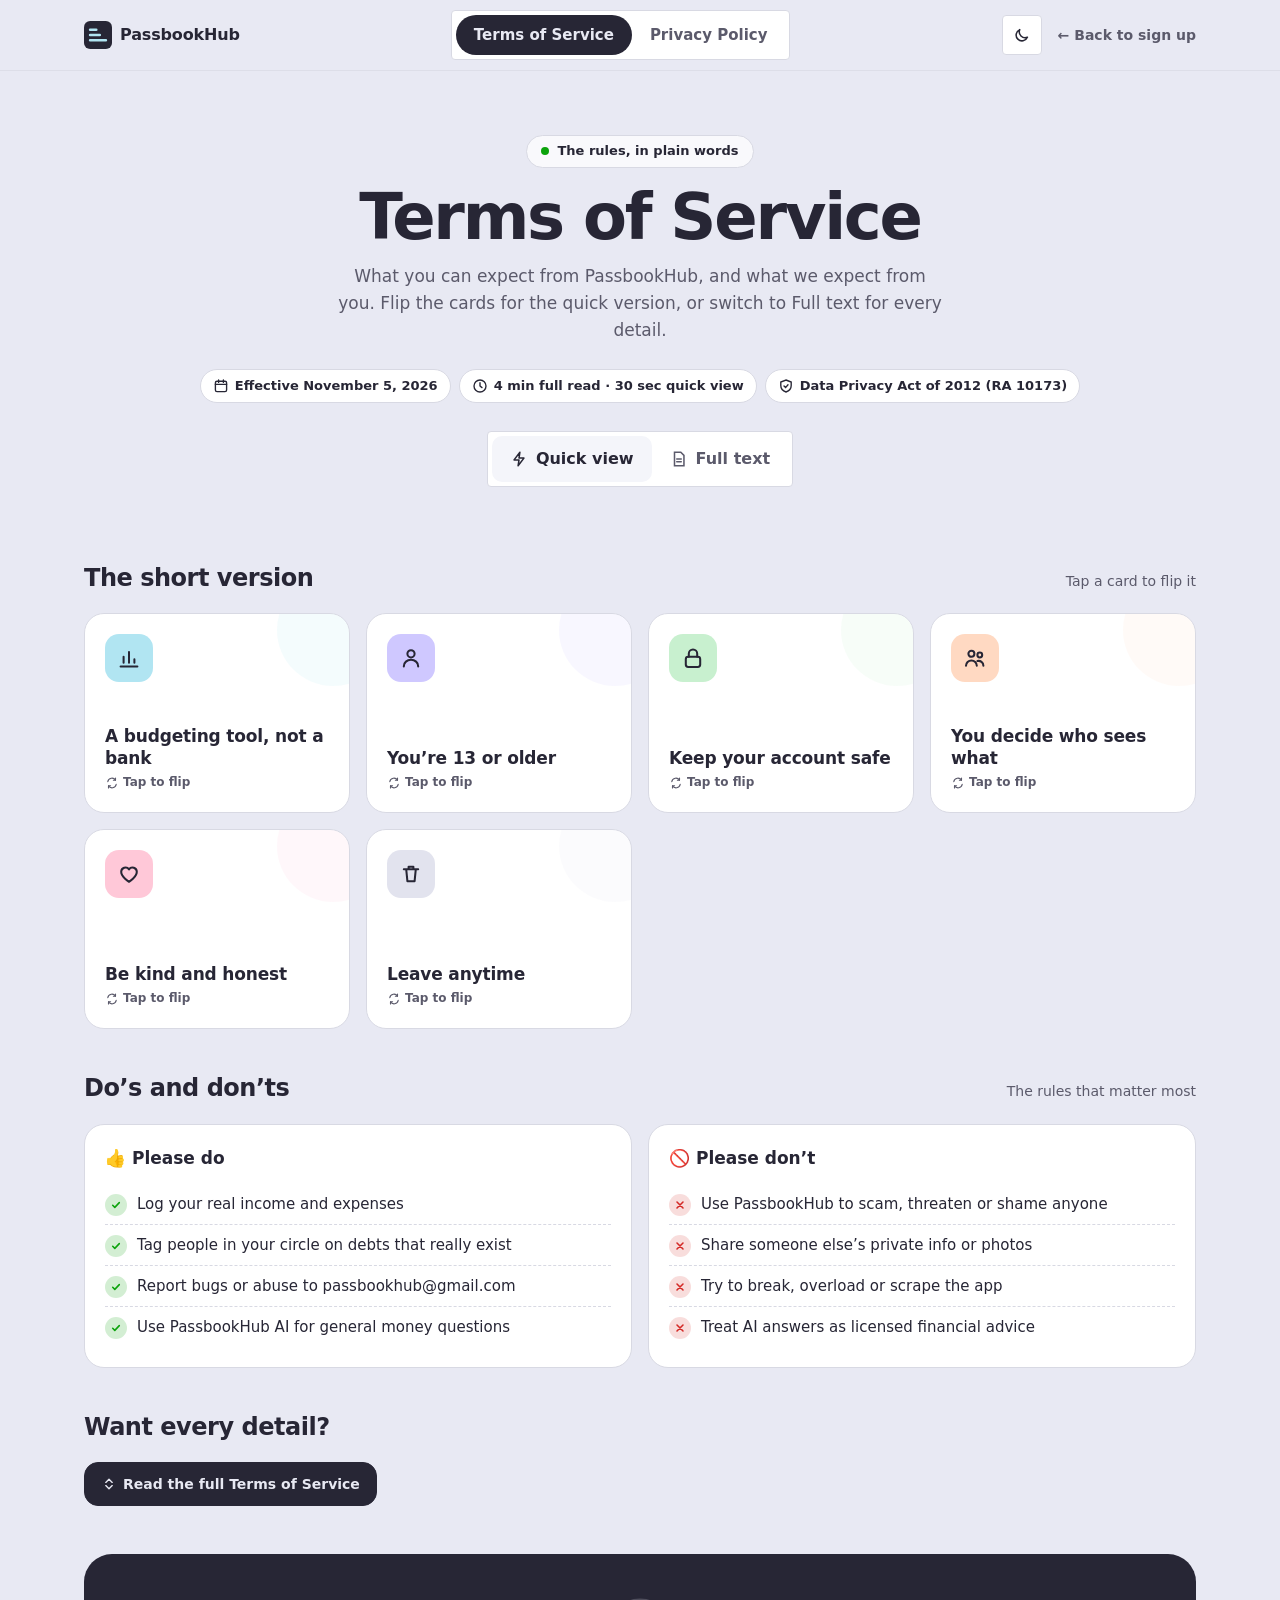
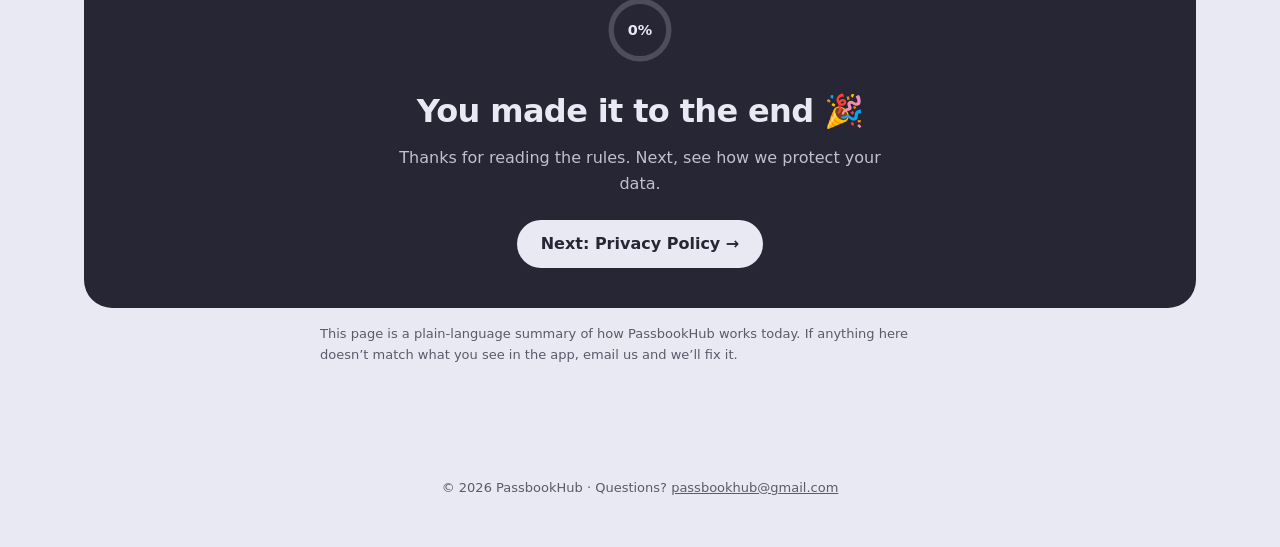
==== legal.html @ d6de232a "v2.0.0: flat minimal design, Threads-style feed, version badge - Flat design: no shadows, gradients," ====
<!doctype html>
<html lang="en">
<head>
<meta charset="utf-8">
<meta name="viewport" content="width=device-width, initial-scale=1">
<meta name="color-scheme" content="light dark">
<meta name="description" content="PassbookHub Terms of Service and Privacy Policy, in plain words.">
<title>Terms & Privacy · PassbookHub</title>
<link rel="icon" href="data:image/svg+xml,%3Csvg xmlns='http://www.w3.org/2000/svg' viewBox='0 0 32 32'%3E%3Crect width='32' height='32' rx='7' fill='%23272635'/%3E%3Cpath d='M7 22h18M7 16h11M7 10h7' stroke='%23b1e5f2' stroke-width='3' stroke-linecap='round'/%3E%3C/svg%3E">
<script>try { var t = localStorage.getItem('pbh.theme'); if (t === 'dark' || t === 'light') document.documentElement.dataset.theme = t; } catch (e) {}</script>
<style>
:root {
  color-scheme: light;
  --page: #e8e9f3; --surface: #ffffff; --surface-2: #f4f5fa; --ink: #272635; --ink-2: #5b5a6b; --line: #d8d9e3; --line-strong: #a6a6a8;
  --brand: #b1e5f2; --brand-ink: #272635; --accent: #272635; --on-accent: #e8e9f3;
  --good: #0ca30c; --bad: #d42a27; --warn: #e09b00;
  --glow-a: #b1e5f2; --glow-b: #cfc8ff; --glow-c: #ffd9c2;
  --shadow: 0 1px 2px rgba(39,38,53,.06), 0 10px 30px -12px rgba(39,38,53,.25);
  --font: system-ui, -apple-system, "Segoe UI", Roboto, sans-serif;
}
:root[data-theme="dark"] {
  color-scheme: dark;
  --page: #1f1e2b; --surface: #2b2a3b; --surface-2: #33324a; --ink: #e8e9f3; --ink-2: #a6a6b4; --line: #3e3d50; --line-strong: #5a5970;
  --accent: #b1e5f2; --on-accent: #272635; --good: #39c339; --bad: #ff6b68; --warn: #fab219;
  --glow-a: #2f6e7e; --glow-b: #463b8c; --glow-c: #7a4a35;
  --shadow: 0 1px 2px rgba(0,0,0,.3), 0 12px 32px -12px rgba(0,0,0,.6);
}
@media (prefers-color-scheme: dark) {
  :root:not([data-theme="light"]) {
    color-scheme: dark;
    --page: #1f1e2b; --surface: #2b2a3b; --surface-2: #33324a; --ink: #e8e9f3; --ink-2: #a6a6b4; --line: #3e3d50; --line-strong: #5a5970;
    --accent: #b1e5f2; --on-accent: #272635; --good: #39c339; --bad: #ff6b68; --warn: #fab219;
    --glow-a: #2f6e7e; --glow-b: #463b8c; --glow-c: #7a4a35;
    --shadow: 0 1px 2px rgba(0,0,0,.3), 0 12px 32px -12px rgba(0,0,0,.6);
  }
}
* { box-sizing: border-box; }
html { scroll-behavior: smooth; scroll-padding-top: 7rem; }
@media (prefers-reduced-motion: reduce) { html { scroll-behavior: auto; } *, *::before, *::after { animation-duration: 0.001ms !important; animation-iteration-count: 1 !important; transition-duration: 0.001ms !important; } }
body { margin: 0; background: var(--page); color: var(--ink); font: 16px/1.6 var(--font); -webkit-font-smoothing: antialiased; }
a { color: inherit; }
button { font: inherit; color: inherit; }
:focus-visible { outline: 2px solid var(--accent); outline-offset: 2px; border-radius: 6px; }

/* ---------- Top bar ---------- */
.bar { position: sticky; top: 0; z-index: 20; backdrop-filter: saturate(1.6) blur(14px); -webkit-backdrop-filter: saturate(1.6) blur(14px);
  background: color-mix(in srgb, var(--page) 78%, transparent); border-bottom: 1px solid color-mix(in srgb, var(--line) 70%, transparent); }
.bar-in { max-width: 72rem; margin: 0 auto; padding: 0.625rem 1.25rem; display: flex; align-items: center; gap: 1rem; }
.logo { display: inline-flex; align-items: center; gap: 0.5rem; font-weight: 800; letter-spacing: -0.01em; text-decoration: none; }
.logo svg { width: 1.75rem; height: 1.75rem; }
.tabs { position: relative; display: flex; margin: 0 auto; padding: 0.25rem; border-radius: 999px; background: var(--surface); border: 1px solid var(--line); box-shadow: var(--shadow); }
.tab { position: relative; z-index: 1; border: 0; background: none; padding: 0.5rem 1.125rem; border-radius: 999px; font-weight: 650; font-size: 0.9375rem; color: var(--ink-2); cursor: pointer; transition: color .25s; white-space: nowrap; }
.tab[aria-selected="true"] { color: var(--on-accent); }
.tab-thumb { position: absolute; z-index: 0; top: 0.25rem; bottom: 0.25rem; border-radius: 999px; background: var(--accent); transition: left .35s cubic-bezier(.3,1.4,.5,1), width .35s cubic-bezier(.3,1.4,.5,1); }
.icon-btn { display: grid; place-items: center; width: 2.5rem; height: 2.5rem; border: 1px solid var(--line); border-radius: 50%; background: var(--surface); cursor: pointer; transition: transform .15s; }
.icon-btn:hover { transform: rotate(-12deg) scale(1.05); }
.icon-btn svg { width: 1.125rem; height: 1.125rem; }
.back-link { font-size: 0.875rem; font-weight: 600; color: var(--ink-2); text-decoration: none; white-space: nowrap; }
.back-link:hover { color: var(--ink); }
.progress { position: absolute; left: 0; bottom: -1px; height: 3px; width: 0; background: linear-gradient(90deg, var(--glow-a), var(--accent)); transition: width .1s linear; }
@media (max-width: 40rem) { .back-link span, .logo b { display: none; } .tab { padding: 0.5rem 0.875rem; font-size: 0.875rem; } }

/* ---------- Hero ---------- */
.hero { position: relative; overflow: hidden; }
.blobs { position: absolute; inset: -20% -10% auto; height: 34rem; pointer-events: none; filter: blur(60px); opacity: .85; }
.blobs i { position: absolute; border-radius: 50%; animation: drift 18s ease-in-out infinite alternate; }
.blobs i:nth-child(1) { width: 26rem; height: 26rem; left: 8%; top: 10%; background: var(--glow-a); }
.blobs i:nth-child(2) { width: 22rem; height: 22rem; right: 10%; top: 0; background: var(--glow-b); animation-delay: -6s; }
.blobs i:nth-child(3) { width: 18rem; height: 18rem; left: 45%; top: 35%; background: var(--glow-c); animation-delay: -12s; }
@keyframes drift { to { transform: translate(6%, 12%) scale(1.15); } }
.hero-in { position: relative; max-width: 72rem; margin: 0 auto; padding: 4rem 1.25rem 2rem; text-align: center; }
.eyebrow { display: inline-flex; align-items: center; gap: .5rem; padding: .3125rem .875rem; border-radius: 999px; background: color-mix(in srgb, var(--surface) 75%, transparent); border: 1px solid var(--line); font-size: .8125rem; font-weight: 600; }
.eyebrow .dot { width: .5rem; height: .5rem; border-radius: 50%; background: var(--good); box-shadow: 0 0 0 0 var(--good); animation: ping 2s infinite; }
@keyframes ping { 70% { box-shadow: 0 0 0 .5rem transparent; } 100% { box-shadow: 0 0 0 0 transparent; } }
h1 { margin: 1rem auto .75rem; max-width: 18ch; font-size: clamp(2.25rem, 6vw, 4rem); line-height: 1.05; letter-spacing: -0.035em; font-weight: 800; }
h1 .swap { display: inline-block; background: linear-gradient(100deg, var(--ink) 20%, color-mix(in srgb, var(--accent) 60%, #6a5acd)); -webkit-background-clip: text; background-clip: text; color: transparent; }
:root[data-theme="dark"] h1 .swap { background-image: linear-gradient(100deg, #fff 10%, var(--brand)); }
@media (prefers-color-scheme: dark) { :root:not([data-theme="light"]) h1 .swap { background-image: linear-gradient(100deg, #fff 10%, var(--brand)); } }
.lede { max-width: 38rem; margin: 0 auto; color: var(--ink-2); font-size: 1.0625rem; }
.chips { display: flex; flex-wrap: wrap; justify-content: center; gap: .5rem; margin-top: 1.5rem; }
.chip { display: inline-flex; align-items: center; gap: .375rem; padding: .375rem .75rem; border-radius: 999px; background: var(--surface); border: 1px solid var(--line); font-size: .8125rem; font-weight: 600; }
.chip svg { width: 1rem; height: 1rem; }
.mode { display: inline-flex; margin-top: 1.75rem; padding: .25rem; border-radius: 14px; background: var(--surface); border: 1px solid var(--line); box-shadow: var(--shadow); }
.mode button { border: 0; background: none; padding: .625rem 1.125rem; border-radius: 10px; font-weight: 650; cursor: pointer; color: var(--ink-2); display: inline-flex; align-items: center; gap: .5rem; }
.mode button[aria-pressed="true"] { background: var(--surface-2); color: var(--ink); box-shadow: inset 0 0 0 1px var(--line); }
.mode svg { width: 1.125rem; height: 1.125rem; }

/* ---------- Layout ---------- */
main { max-width: 72rem; margin: 0 auto; padding: 0 1.25rem 5rem; }
.panel[hidden] { display: none; }
.panel { animation: rise .5s cubic-bezier(.2,.8,.2,1); }
@keyframes rise { from { opacity: 0; transform: translateY(14px); } }
.section-title { display: flex; align-items: baseline; justify-content: space-between; gap: 1rem; margin: 2.5rem 0 1rem; }
.section-title h2 { margin: 0; font-size: 1.5rem; letter-spacing: -0.02em; }
.section-title p { margin: 0; color: var(--ink-2); font-size: .875rem; }

/* Flip cards: the short version */
.cards { display: grid; grid-template-columns: repeat(auto-fill, minmax(15.5rem, 1fr)); gap: 1rem; perspective: 1200px; }
.card { position: relative; height: 12.5rem; border: 0; padding: 0; background: none; cursor: pointer; text-align: left; transform-style: preserve-3d; transition: transform .6s cubic-bezier(.3,1.3,.5,1); opacity: 0; transform: translateY(18px); }
.card.in { opacity: 1; transform: none; transition: transform .6s cubic-bezier(.3,1.3,.5,1), opacity .5s; }
.card.flipped, .card.in.flipped { transform: rotateY(180deg) !important; }
.face { position: absolute; inset: 0; display: flex; flex-direction: column; padding: 1.25rem; border-radius: 20px; background: var(--surface); border: 1px solid var(--line); box-shadow: var(--shadow); backface-visibility: hidden; -webkit-backface-visibility: hidden; overflow: hidden; }
.face.back { transform: rotateY(180deg); background: var(--accent); color: var(--on-accent); border-color: transparent; }
.card:hover .face.front { border-color: var(--line-strong); }
.card-icon { display: grid; place-items: center; width: 3rem; height: 3rem; border-radius: 14px; background: var(--c, var(--brand)); color: #272635; transition: transform .3s; }
.card:hover .card-icon { transform: scale(1.08) rotate(-6deg); }
.card-icon svg { width: 1.5rem; height: 1.5rem; }
.card h3 { margin: auto 0 .25rem; font-size: 1.0625rem; letter-spacing: -0.01em; line-height: 1.3; }
.card .hint { font-size: .75rem; font-weight: 600; color: var(--ink-2); display: flex; align-items: center; gap: .25rem; }
.face.back p { margin: 0; font-size: .9375rem; line-height: 1.5; }
.face.back .hint { margin-top: auto; color: inherit; opacity: .7; }
.face::after { content: ""; position: absolute; right: -2.5rem; top: -2.5rem; width: 7rem; height: 7rem; border-radius: 50%; background: var(--c, var(--brand)); opacity: .14; }

/* Who can see what */
.matrix { border-radius: 22px; background: var(--surface); border: 1px solid var(--line); box-shadow: var(--shadow); overflow: hidden; }
.mx-head, .mx-row { display: grid; grid-template-columns: minmax(10rem, 2fr) repeat(4, minmax(3.5rem, 1fr)); align-items: center; }
.mx-head { padding: .875rem 1.25rem; background: var(--surface-2); font-size: .75rem; font-weight: 700; text-transform: uppercase; letter-spacing: .05em; color: var(--ink-2); }
.mx-head span:not(:first-child) { text-align: center; }
.mx-row { width: 100%; padding: .75rem 1.25rem; border: 0; border-top: 1px solid var(--line); background: none; cursor: pointer; text-align: left; transition: background .2s; }
.mx-row:hover, .mx-row[aria-expanded="true"] { background: color-mix(in srgb, var(--brand) 18%, var(--surface)); }
.mx-name { display: flex; align-items: center; gap: .625rem; font-weight: 600; }
.mx-name svg { width: 1.25rem; height: 1.25rem; flex: none; color: var(--ink-2); }
.mx-cell { display: grid; place-items: center; }
.pip { width: 1.5rem; height: 1.5rem; border-radius: 50%; display: grid; place-items: center; transform: scale(.6); opacity: 0; transition: transform .4s cubic-bezier(.3,1.6,.5,1), opacity .3s; }
.matrix.in .pip { transform: none; opacity: 1; }
.pip.yes { background: color-mix(in srgb, var(--good) 18%, transparent); color: var(--good); }
.pip.opt { background: color-mix(in srgb, var(--warn) 20%, transparent); color: var(--warn); }
.pip.no { background: var(--surface-2); color: var(--line-strong); }
.pip svg { width: .875rem; height: .875rem; }
.mx-detail { display: grid; grid-template-rows: 0fr; transition: grid-template-rows .35s ease; border-top: 0 solid var(--line); }
.mx-detail.open { grid-template-rows: 1fr; }
.mx-detail > div { overflow: hidden; }
.mx-detail p { margin: 0; padding: 0 1.25rem 1rem 3.125rem; color: var(--ink-2); font-size: .9375rem; }
.legend { display: flex; flex-wrap: wrap; gap: 1rem; padding: .875rem 1.25rem; border-top: 1px solid var(--line); font-size: .8125rem; color: var(--ink-2); }
.legend span { display: inline-flex; align-items: center; gap: .375rem; }
.legend .pip { transform: none; opacity: 1; width: 1.125rem; height: 1.125rem; }
@media (max-width: 34rem) { .mx-head, .mx-row { grid-template-columns: minmax(7.5rem, 1.6fr) repeat(4, minmax(2.25rem, 1fr)); padding-inline: .75rem; } .mx-head { font-size: .625rem; } .mx-name svg { display: none; } .mx-detail p { padding-left: .75rem; } }

/* Do and don't */
.dd { display: grid; grid-template-columns: 1fr 1fr; gap: 1rem; }
@media (max-width: 44rem) { .dd { grid-template-columns: 1fr; } }
.dd-col { padding: 1.25rem; border-radius: 22px; background: var(--surface); border: 1px solid var(--line); box-shadow: var(--shadow); }
.dd-col h3 { display: flex; align-items: center; gap: .5rem; margin: 0 0 .75rem; font-size: 1.0625rem; }
.dd-col ul { list-style: none; margin: 0; padding: 0; }
.dd-col li { display: flex; gap: .625rem; padding: .5rem 0; border-top: 1px dashed var(--line); font-size: .9375rem; opacity: 0; transform: translateX(-8px); transition: opacity .4s, transform .4s; }
.dd-col li:first-child { border-top: 0; }
.dd.in li { opacity: 1; transform: none; }
.dd-col .mark { flex: none; display: grid; place-items: center; width: 1.375rem; height: 1.375rem; border-radius: 50%; margin-top: .125rem; }
.dd-col.do .mark { background: color-mix(in srgb, var(--good) 18%, transparent); color: var(--good); }
.dd-col.dont .mark { background: color-mix(in srgb, var(--bad) 16%, transparent); color: var(--bad); }
.mark svg { width: .75rem; height: .75rem; }

/* ---------- Full text ---------- */
.full { display: grid; grid-template-columns: 15rem minmax(0, 1fr); gap: 2rem; align-items: start; margin-top: 1rem; }
@media (max-width: 56rem) { .full { grid-template-columns: 1fr; } .toc { display: none; } }
.toc { position: sticky; top: 5.5rem; max-height: calc(100vh - 7rem); overflow: auto; padding: .5rem; }
.toc p { margin: 0 0 .5rem .75rem; font-size: .75rem; font-weight: 700; text-transform: uppercase; letter-spacing: .06em; color: var(--ink-2); }
.toc a { position: relative; display: flex; gap: .625rem; padding: .4375rem .75rem; border-radius: 10px; font-size: .875rem; color: var(--ink-2); text-decoration: none; transition: background .2s, color .2s; }
.toc a:hover { background: var(--surface); color: var(--ink); }
.toc a.on { background: var(--surface); color: var(--ink); font-weight: 650; box-shadow: var(--shadow); }
.toc a.on::before { content: ""; position: absolute; left: 0; top: .5rem; bottom: .5rem; width: 3px; border-radius: 2px; background: var(--accent); }
.toc a .n { font-variant-numeric: tabular-nums; opacity: .6; min-width: 1.25rem; }
.tools { position: sticky; top: 4.25rem; z-index: 5; display: flex; flex-wrap: wrap; gap: .5rem; align-items: center; padding: .625rem 0; background: linear-gradient(var(--page) 75%, transparent); }
.search { flex: 1; min-width: 12rem; display: flex; align-items: center; gap: .5rem; padding: 0 .875rem; height: 2.75rem; border-radius: 14px; background: var(--surface); border: 1px solid var(--line); }
.search:focus-within { border-color: var(--accent); box-shadow: 0 0 0 3px color-mix(in srgb, var(--accent) 15%, transparent); }
.search svg { width: 1.125rem; height: 1.125rem; color: var(--ink-2); flex: none; }
.search input { flex: 1; min-width: 0; border: 0; background: none; outline: none; font: inherit; color: var(--ink); }
.search kbd { font: 600 .6875rem var(--font); padding: .125rem .375rem; border-radius: 5px; border: 1px solid var(--line); color: var(--ink-2); }
.count { font-size: .8125rem; color: var(--ink-2); min-width: 5rem; }
.btn { display: inline-flex; align-items: center; gap: .375rem; height: 2.75rem; padding: 0 1rem; border-radius: 14px; border: 1px solid var(--line); background: var(--surface); font-weight: 600; font-size: .875rem; cursor: pointer; text-decoration: none; }
.btn:hover { border-color: var(--line-strong); }
.btn svg { width: 1rem; height: 1rem; }
.btn.primary { background: var(--accent); color: var(--on-accent); border-color: var(--accent); }
.sec { margin-bottom: .75rem; border-radius: 18px; background: var(--surface); border: 1px solid var(--line); transition: box-shadow .25s, border-color .25s; }
.sec.open { box-shadow: var(--shadow); }
.sec[hidden] { display: none; }
.sec-head { width: 100%; display: flex; align-items: center; gap: .875rem; padding: 1rem 1.25rem; border: 0; background: none; cursor: pointer; text-align: left; }
.sec-num { flex: none; display: grid; place-items: center; width: 2.25rem; height: 2.25rem; border-radius: 11px; background: var(--surface-2); font-weight: 750; font-size: .875rem; font-variant-numeric: tabular-nums; transition: background .25s, color .25s; }
.sec.open .sec-num { background: var(--accent); color: var(--on-accent); }
.sec-head h3 { flex: 1; margin: 0; font-size: 1.0625rem; letter-spacing: -0.01em; }
.chev { width: 1.25rem; height: 1.25rem; color: var(--ink-2); transition: transform .3s; }
.sec.open .chev { transform: rotate(180deg); }
.sec-body { display: grid; grid-template-rows: 0fr; transition: grid-template-rows .35s ease; }
.sec.open .sec-body { grid-template-rows: 1fr; }
.sec-body > div { overflow: hidden; }
.sec-inner { padding: 0 1.25rem 1.25rem 4.375rem; }
@media (max-width: 34rem) { .sec-inner { padding-left: 1.25rem; } }
.plain { display: flex; gap: .625rem; margin: 0 0 1rem; padding: .75rem .875rem; border-radius: 12px; background: color-mix(in srgb, var(--brand) 30%, var(--surface)); font-size: .9375rem; }
:root[data-theme="dark"] .plain { background: color-mix(in srgb, var(--brand) 12%, var(--surface)); }
@media (prefers-color-scheme: dark) { :root:not([data-theme="light"]) .plain { background: color-mix(in srgb, var(--brand) 12%, var(--surface)); } }
.plain b { flex: none; font-size: .6875rem; text-transform: uppercase; letter-spacing: .06em; padding: .125rem .5rem; height: fit-content; border-radius: 999px; background: var(--accent); color: var(--on-accent); margin-top: .1875rem; }
.sec-inner p, .sec-inner li { color: var(--ink); font-size: .9688rem; }
.sec-inner ul { padding-left: 1.125rem; }
.sec-inner li { margin: .25rem 0; }
.sec-inner li::marker { color: var(--line-strong); }
.sec-inner a { color: var(--accent); font-weight: 600; }
.copy { margin-left: auto; display: inline-flex; align-items: center; gap: .25rem; border: 0; background: none; color: var(--ink-2); font-size: .75rem; font-weight: 600; cursor: pointer; padding: .25rem .5rem; border-radius: 8px; opacity: 0; transition: opacity .2s; }
.sec:hover .copy, .copy:focus-visible { opacity: 1; }
.copy:hover { background: var(--surface-2); color: var(--ink); }
.copy svg { width: .875rem; height: .875rem; }
mark { background: color-mix(in srgb, var(--warn) 45%, transparent); color: inherit; border-radius: 3px; padding: 0 1px; }
.empty { padding: 2rem; text-align: center; color: var(--ink-2); }

/* End */
.end { margin-top: 3rem; padding: 2.5rem 1.5rem; border-radius: 28px; text-align: center; background: var(--accent); color: var(--on-accent); position: relative; overflow: hidden; }
.end h2 { margin: .75rem 0 .5rem; font-size: clamp(1.5rem, 4vw, 2rem); letter-spacing: -0.02em; }
.end p { margin: 0 auto 1.5rem; max-width: 32rem; opacity: .8; }
.end .btn { background: var(--on-accent); color: var(--accent); border: 0; height: 3rem; padding: 0 1.5rem; border-radius: 999px; font-size: 1rem; }
.ring { width: 4.5rem; height: 4.5rem; margin: 0 auto; }
.ring circle { fill: none; stroke-width: 6; }
.ring .track { stroke: color-mix(in srgb, var(--on-accent) 20%, transparent); }
.ring .val { stroke: var(--glow-b); stroke-linecap: round; transform: rotate(-90deg); transform-origin: center; transition: stroke-dashoffset .3s; }
.ring text { fill: currentColor; font: 800 1rem var(--font); }
.confetti { position: absolute; inset: 0; pointer-events: none; }
.confetti i { position: absolute; top: -1rem; width: .5rem; height: .875rem; border-radius: 2px; animation: fall 2.4s ease-in forwards; }
@keyframes fall { to { transform: translateY(26rem) rotate(540deg); opacity: 0; } }
footer { padding: 2rem 1.25rem 3rem; text-align: center; color: var(--ink-2); font-size: .8125rem; }
.toast { position: fixed; left: 50%; bottom: 1.5rem; z-index: 50; transform: translate(-50%, 2rem); opacity: 0; padding: .625rem 1rem; border-radius: 12px; background: var(--ink); color: var(--page); font-size: .875rem; font-weight: 600; transition: transform .3s, opacity .3s; pointer-events: none; }
.toast.show { transform: translate(-50%, 0); opacity: 1; }
.top { position: fixed; right: 1.25rem; bottom: 1.25rem; z-index: 30; width: 3rem; height: 3rem; border-radius: 50%; border: 1px solid var(--line); background: var(--surface); box-shadow: var(--shadow); display: grid; place-items: center; cursor: pointer; transform: scale(0); transition: transform .3s cubic-bezier(.3,1.6,.5,1); }
.top.show { transform: scale(1); }
.top svg { width: 1.25rem; height: 1.25rem; }
@media print { .bar, .hero .mode, .tools, .toc, .end, .top, footer, .blobs { display: none !important; } .sec-body { grid-template-rows: 1fr !important; } .sec { break-inside: avoid; box-shadow: none; } .full { display: block; } }
.note { max-width: 40rem; margin: 1rem auto 0; font-size: .8125rem; color: var(--ink-2); }

/* v2.0.0 flat & minimal: no shadows, gradients, blur or lift. */
*, *::before, *::after { box-shadow: none !important; text-shadow: none !important; }
* { backdrop-filter: none !important; -webkit-backdrop-filter: none !important; }
.blobs { display: none !important; }
.progress { background: var(--accent) !important; }
h1 .swap { background: none !important; -webkit-background-clip: border-box !important; background-clip: border-box !important; color: inherit !important; }
.tools { background: var(--page) !important; }
.icon-btn:hover, .card:hover .card-icon { transform: none !important; }
.tabs, .mode, .icon-btn, .search, .toc a, .top, button { border-radius: 4px; }
.face, .matrix, .dd-col, .sec { border-radius: 20px; }
</style>
</head>
<body>
<header class="bar">
  <div class="bar-in">
    <a class="logo" href="./" aria-label="PassbookHub home">
      <svg viewBox="0 0 32 32" aria-hidden="true"><rect width="32" height="32" rx="7" fill="#272635"/><path d="M7 22h18M7 16h11M7 10h7" stroke="#b1e5f2" stroke-width="3" stroke-linecap="round"/></svg>
      <b>PassbookHub</b>
    </a>
    <div class="tabs" role="tablist" aria-label="Document">
      <span class="tab-thumb" aria-hidden="true"></span>
      <button class="tab" role="tab" id="tab-terms" aria-controls="panel" data-doc="terms">Terms of Service</button>
      <button class="tab" role="tab" id="tab-privacy" aria-controls="panel" data-doc="privacy">Privacy Policy</button>
    </div>
    <button class="icon-btn" id="theme" type="button" aria-label="Switch theme" title="Switch theme"></button>
    <a class="back-link" href="./#signup">← <span>Back to sign up</span></a>
  </div>
  <div class="progress" id="progress"></div>
</header>

<section class="hero">
  <div class="blobs" aria-hidden="true"><i></i><i></i><i></i></div>
  <div class="hero-in">
    <span class="eyebrow"><span class="dot"></span><span id="eyebrow">Plain words, no fine print</span></span>
    <h1><span class="swap" id="title">Terms of Service</span></h1>
    <p class="lede" id="lede"></p>
    <div class="chips">
      <span class="chip"><svg viewBox="0 0 20 20" fill="none" stroke="currentColor" stroke-width="1.7" stroke-linecap="round"><rect x="3" y="4" width="14" height="13" rx="2"/><path d="M3 8h14M7 2.5v3M13 2.5v3"/></svg>Effective November 5, 2026</span>
      <span class="chip"><svg viewBox="0 0 20 20" fill="none" stroke="currentColor" stroke-width="1.7" stroke-linecap="round"><circle cx="10" cy="10" r="7.5"/><path d="M10 6v4l2.5 2"/></svg><span id="readtime">—</span></span>
      <span class="chip"><svg viewBox="0 0 20 20" fill="none" stroke="currentColor" stroke-width="1.7" stroke-linecap="round"><path d="M10 2.5 16.5 5v4.5c0 4-2.8 6.9-6.5 8-3.7-1.1-6.5-4-6.5-8V5z"/><path d="m7.5 10 2 2 3-3.5"/></svg>Data Privacy Act of 2012 (RA 10173)</span>
    </div>
    <div class="mode" role="group" aria-label="View">
      <button type="button" data-mode="quick" aria-pressed="true"><svg viewBox="0 0 20 20" fill="none" stroke="currentColor" stroke-width="1.7" stroke-linejoin="round"><path d="M11 2.5 4.5 11H10l-1 6.5L15.5 9H10z"/></svg>Quick view</button>
      <button type="button" data-mode="full" aria-pressed="false"><svg viewBox="0 0 20 20" fill="none" stroke="currentColor" stroke-width="1.7" stroke-linecap="round"><path d="M5 2.5h7l3.5 3.5v11.5H5z"/><path d="M7.5 10h5M7.5 13h5"/></svg>Full text</button>
    </div>
  </div>
</section>

<main id="panel" role="tabpanel" aria-labelledby="tab-terms"></main>

<footer>© <span id="year"></span> PassbookHub · Questions? <a href="mailto:passbookhub@gmail.com">passbookhub@gmail.com</a></footer>
<button class="top" id="top" type="button" aria-label="Back to top"><svg viewBox="0 0 20 20" fill="none" stroke="currentColor" stroke-width="2" stroke-linecap="round" stroke-linejoin="round"><path d="M10 16V4M5 9l5-5 5 5"/></svg></button>
<div class="toast" id="toast" role="status" aria-live="polite"></div>

<script>
(function () {
  'use strict';

  /* ---------- Icons ---------- */
  var I = {
    user: '<circle cx="10" cy="6.5" r="3"/><path d="M4 17c0-3.3 2.7-5.5 6-5.5s6 2.2 6 5.5"/>',
    lock: '<rect x="4" y="9" width="12" height="8.5" rx="2"/><path d="M6.5 9V6.5a3.5 3.5 0 0 1 7 0V9"/>',
    chart: '<path d="M3 17h14M5.5 14V9M10 14V5M14.5 14v-3"/>',
    people: '<circle cx="7" cy="6.5" r="2.5"/><circle cx="14" cy="7.5" r="2"/><path d="M2.5 16.5c0-2.5 2-4.5 4.5-4.5s4.5 2 4.5 4.5M12 12.5c2.5-.5 5 1 5 4"/>',
    heart: '<path d="M10 16.5s-6.5-3.8-6.5-8.3A3.6 3.6 0 0 1 10 6.1a3.6 3.6 0 0 1 6.5 2.1c0 4.5-6.5 8.3-6.5 8.3z"/>',
    shield: '<path d="M10 2.5 16.5 5v4.5c0 4-2.8 6.9-6.5 8-3.7-1.1-6.5-4-6.5-8V5z"/><path d="m7.5 10 2 2 3-3.5"/>',
    trash: '<path d="M4 6h12M8 6V4h4v2M6 6l1 10h6l1-10"/>',
    tag: '<path d="M3 3h7l7 7-7 7-7-7z"/><circle cx="7" cy="7" r="1.2"/>',
    spark: '<path d="M10 2.5c.5 3.6 1.9 5 5.5 5.5-3.6.5-5 1.9-5.5 5.5-.5-3.6-1.9-5-5.5-5.5 3.6-.5 5-1.9 5.5-5.5z"/>',
    ban: '<circle cx="10" cy="10" r="7"/><path d="m5 5 10 10"/>',
    chat: '<path d="M3.5 4.5h13v9h-7l-4 3v-3h-2z"/>',
    mail: '<rect x="2.5" y="4.5" width="15" height="11" rx="1.5"/><path d="m3 5.5 7 5.5 7-5.5"/>',
    wallet: '<rect x="2.5" y="5" width="15" height="11" rx="2"/><path d="M13 10.5h4.5M2.5 8h15"/>',
    device: '<rect x="5.5" y="2.5" width="9" height="15" rx="2"/><path d="M9 14.5h2"/>',
    globe: '<circle cx="10" cy="10" r="7.5"/><path d="M2.5 10h15M10 2.5c2.2 2.2 2.2 12.8 0 15M10 2.5c-2.2 2.2-2.2 12.8 0 15"/>',
    scale: '<path d="M10 3v14M5 17h10M3 7h14M5 7l-2.5 5a2.5 2.5 0 0 0 5 0zM15 7l-2.5 5a2.5 2.5 0 0 0 5 0z"/>',
    check: '<path d="m4.5 10.5 3.5 3.5 7.5-8"/>',
    x: '<path d="m5 5 10 10M15 5 5 15"/>',
    dash: '<path d="M5 10h10"/>',
    half: '<path d="M10 4v12"/>',
    flip: '<path d="M4 8a6 6 0 0 1 11-2M16 12a6 6 0 0 1-11 2"/><path d="M15 3v3h-3M5 17v-3h3"/>',
    chev: '<path d="m5 7.5 5 5 5-5"/>',
    link: '<path d="M8.5 11.5a3 3 0 0 0 4.2 0l2.5-2.5a3 3 0 0 0-4.2-4.2l-1 1M11.5 8.5a3 3 0 0 0-4.2 0L4.8 11a3 3 0 0 0 4.2 4.2l1-1"/>',
    search: '<circle cx="9" cy="9" r="5.5"/><path d="m13 13 4 4"/>',
    sun: '<circle cx="10" cy="10" r="3.5"/><path d="M10 2v1.5M10 16.5V18M2 10h1.5M16.5 10H18M4.3 4.3l1.1 1.1M14.6 14.6l1.1 1.1M4.3 15.7l1.1-1.1M14.6 5.4l1.1-1.1"/>',
    moon: '<path d="M16 12.5A6.5 6.5 0 0 1 7.5 4a6.5 6.5 0 1 0 8.5 8.5z"/>',
    expand: '<path d="M6 8l4-4 4 4M6 12l4 4 4-4"/>',
    print: '<path d="M6 7V3h8v4M6 14H4V8h12v6h-2"/><rect x="6" y="12" width="8" height="5"/>'
  };
  function svg(name, sw) { return '<svg viewBox="0 0 20 20" fill="none" stroke="currentColor" stroke-width="' + (sw || 1.7) + '" stroke-linecap="round" stroke-linejoin="round" aria-hidden="true">' + I[name] + '</svg>'; }
  function esc(s) { return String(s).replace(/[&<>"]/g, function (c) { return { '&': '&amp;', '<': '&lt;', '>': '&gt;', '"': '&quot;' }[c]; }); }

  /* ---------- Content ---------- */
  var DOCS = {
    terms: {
      title: 'Terms of Service',
      eyebrow: 'The rules, in plain words',
      lede: 'What you can expect from PassbookHub, and what we expect from you. Flip the cards for the quick version, or switch to Full text for every detail.',
      cards: [
        { icon: 'chart', c: '#b1e5f2', t: 'A budgeting tool, not a bank', b: 'PassbookHub helps you track money with the 50/30/20 rule. We never hold, move or lend your money.' },
        { icon: 'user', c: '#cfc8ff', t: 'You’re 13 or older', b: 'You need to be at least 13. If you’re under 18, ask a parent or guardian before signing up.' },
        { icon: 'lock', c: '#c8f0cf', t: 'Keep your account safe', b: 'Use a strong password and turn on two-step verification (OTP). You’re responsible for what happens in your account.' },
        { icon: 'people', c: '#ffd9c2', t: 'You decide who sees what', b: 'Share your dashboard with one trusted person. If you give them “Can edit”, every change they make shows in your Activity log.' },
        { icon: 'heart', c: '#ffc8d8', t: 'Be kind and honest', b: 'No scams, harassment, fake debts or pretending to be someone else. We can remove content or accounts that break the rules.' },
        { icon: 'trash', c: '#e2e3ee', t: 'Leave anytime', b: 'Delete your account in Settings whenever you want. That removes your budget, posts and messages for good.' }
      ],
      dd: {
        yes: ['Log your real income and expenses', 'Tag people in your circle on debts that really exist', 'Report bugs or abuse to passbookhub@gmail.com', 'Use PassbookHub AI for general money questions'],
        no: ['Use PassbookHub to scam, threaten or shame anyone', 'Share someone else’s private info or photos', 'Try to break, overload or scrape the app', 'Treat AI answers as licensed financial advice']
      },
      sections: [
        { id: 't-agree', t: 'Agreeing to these terms', p: 'Using PassbookHub means you accept these rules.', h: '<p>These Terms of Service are an agreement between you and PassbookHub (“we”, “us”). By creating an account or using PassbookHub, you agree to these terms and to our <a href="#privacy" data-go="privacy">Privacy Policy</a>. If you don’t agree, please don’t use PassbookHub.</p>' },
        { id: 't-who', t: 'Who can use PassbookHub', p: '13 and up. Under 18? Get a parent’s OK.', h: '<ul><li>You must be at least <strong>13 years old</strong>.</li><li>If you are under 18, you confirm that a parent or legal guardian has agreed to these terms for you.</li><li>You can’t use PassbookHub if we have removed your account before for breaking these terms.</li></ul>' },
        { id: 't-account', t: 'Your account and security', p: 'Real info, your own password, and OTP on.', h: '<ul><li>Give accurate information when you sign up, and keep it up to date.</li><li>Keep your password private. We strongly recommend turning on <strong>two-step verification (OTP)</strong> with an authenticator app.</li><li>PassbookHub will <strong>never</strong> ask for your password, OTP code, PIN or full card number by message, email or chat.</li><li>You are responsible for activity in your account. Tell us right away at <a href="mailto:passbookhub@gmail.com">passbookhub@gmail.com</a> if you think someone else got in.</li></ul>' },
        { id: 't-service', t: 'What PassbookHub is (and isn’t)', p: 'A tracker and a community, not a bank or a financial adviser.', h: '<p>PassbookHub is a free tool for tracking income, expenses, savings goals, debts and accounts using the 50/30/20 rule, plus a small social space (feed, circle and messages).</p><ul><li>We are <strong>not a bank, e-wallet, lender or payment service</strong>. Balances you enter are your own notes; we don’t connect to or move money in any bank.</li><li>Tips, health checks and <strong>PassbookHub AI</strong> answers are general information, not professional financial, tax or legal advice. AI can make mistakes. Check important decisions with a licensed professional.</li><li>Monthly statements are summaries of what you entered and are not official bank documents.</li></ul>' },
        { id: 't-share', t: 'Sharing with your trusted person and circle', p: 'You choose one trusted person, and you can remove them anytime.', h: '<ul><li>You may share your dashboard with one person from your circle as <strong>View only</strong> or <strong>Can edit</strong>.</li><li>A trusted person with “Can edit” can add, change and delete your entries, accounts, debts and goals. Every change is recorded in your <strong>Activity log</strong> with their name.</li><li>Only share with someone you trust. You can change their access or remove them at any time in your dashboard.</li></ul>' },
        { id: 't-content', t: 'Your content', p: 'What you post stays yours.', h: '<p>You own what you add to PassbookHub: posts, messages, photos, files and notes. You give us permission to store, process and show that content only to the people you chose (for example, your circle or the public) so the app can work. You confirm you have the right to share anything you upload.</p>' },
        { id: 't-rules', t: 'Rules of conduct', p: 'Be honest and respectful. No scams.', h: '<p>Don’t use PassbookHub to:</p><ul><li>break the law, including scams, fraud, “investment” schemes or illegal lending;</li><li>harass, threaten, shame or bully anyone, including over a debt;</li><li>pretend to be another person or organization;</li><li>share other people’s personal information, IDs or photos without permission;</li><li>send spam, malware or links meant to steal accounts;</li><li>try to get around security, access other people’s data, or overload, copy or scrape the service.</li></ul><p>We may remove content or limit, suspend or close accounts that break these rules.</p>' },
        { id: 't-debts', t: 'Debts and tags', p: 'Tagging someone sends them an alert. We aren’t part of the debt.', h: '<p>When you tag someone from your circle on a debt, they get a notification with the amount. Only tag people on real debts and keep the details accurate. PassbookHub only records what you enter: we are not a party to any loan or agreement between users, and we don’t collect or enforce debts.</p>' },
        { id: 't-changes', t: 'Changes and availability', p: 'We keep improving the app, and sometimes things break.', h: '<p>PassbookHub is offered for free and “as is”. We may add, change or remove features, and the service may sometimes be slow or unavailable. We try to keep your data safe and backed up by our providers, but please keep your own copies of anything important (for example, by printing or saving monthly statements).</p>' },
        { id: 't-liability', t: 'Disclaimers and limits of liability', p: 'Decisions about your money are yours.', h: '<p>To the extent the law allows, PassbookHub is provided without warranties of any kind, and we are not liable for indirect or consequential losses, lost money or lost data resulting from your use of the service, from decisions you make based on it, or from what other users do. Nothing in these terms limits rights you have under Philippine law that can’t be waived.</p>' },
        { id: 't-end', t: 'Ending your account', p: 'You can leave anytime. We can close accounts that break the rules.', h: '<p>You can delete your account at any time in <strong>Settings</strong>. This permanently removes your profile, budget, posts and the messages you sent. We may suspend or close an account that breaks these terms or puts other users at risk.</p>' },
        { id: 't-update', t: 'Updates to these terms', p: 'If we change them, we’ll tell you.', h: '<p>We may update these terms. If the changes are important, we’ll let you know in the app before they take effect. The date at the top shows the latest version. Using PassbookHub after an update means you accept the new terms.</p>' },
        { id: 't-law', t: 'Governing law', p: 'Philippine law applies.', h: '<p>These terms are governed by the laws of the Republic of the Philippines. If there’s a disagreement, we’d like to try to resolve it with you first: email us at <a href="mailto:passbookhub@gmail.com">passbookhub@gmail.com</a>.</p>' },
        { id: 't-contact', t: 'Contact us', p: 'One email for everything.', h: '<p>Questions, reports or feedback: <a href="mailto:passbookhub@gmail.com">passbookhub@gmail.com</a>.</p>' }
      ]
    },
    privacy: {
      title: 'Privacy Policy',
      eyebrow: 'Your data, your call',
      lede: 'What we collect when you use PassbookHub, why we need it, who can see it and how to delete it. Tap any row in “Who can see what” to learn more.',
      cards: [
        { icon: 'ban', c: '#ffc8d8', t: 'We don’t sell your data', b: 'No selling, no ads, no sharing your budget with lenders, marketers or anyone else.' },
        { icon: 'lock', c: '#b1e5f2', t: 'Your budget is private', b: 'Entries, accounts, debts and goals are only visible to you and the one trusted person you choose.' },
        { icon: 'shield', c: '#c8f0cf', t: 'We never see your password', b: 'Sign-in is handled by Google Firebase Authentication. Your password is stored encrypted, and we can’t read it.' },
        { icon: 'wallet', c: '#ffd9c2', t: 'No full card numbers', b: 'For accounts we only keep the bank name, a nickname, the balance you type and, if you want, the last 4 digits.' },
        { icon: 'spark', c: '#cfc8ff', t: 'AI chats go to Google Gemini', b: 'Questions you ask PassbookHub AI are sent to Google’s Gemini to get an answer. Your chat history stays in your browser.' },
        { icon: 'trash', c: '#e2e3ee', t: 'Delete means delete', b: 'Deleting your account removes your profile, budget, posts and the messages you sent from our database.' }
      ],
      matrix: {
        cols: ['You', 'Trusted person', 'Circle', 'Everyone'],
        rows: [
          { icon: 'wallet', n: 'Budget entries, accounts, debts, goals', v: ['yes', 'opt', 'no', 'no'], d: 'Only you, plus your trusted person if you share your dashboard with them. With “Can edit”, they can change them too, and the Activity log shows who changed what.' },
          { icon: 'chart', n: 'Activity log', v: ['yes', 'opt', 'no', 'no'], d: 'A record of changes to your dashboard. Your trusted person can read it; only you can clear it.' },
          { icon: 'user', n: 'Name, username, photo, bio', v: ['yes', 'yes', 'yes', 'yes'], d: 'Your public profile, so people can find you and send circle requests.' },
          { icon: 'mail', n: 'Email and password', v: ['yes', 'no', 'no', 'no'], d: 'Used only to sign you in and send account emails like verification and password reset. Never shown to other members.' },
          { icon: 'heart', n: 'Birthday and total savings', v: ['yes', 'no', 'opt', 'no'], d: 'Private by default. You can choose to show your birthday or total savings to your circle in Circle settings.' },
          { icon: 'chat', n: 'Messages and attachments', v: ['yes', 'no', 'opt', 'no'], d: 'Only you and the person you’re chatting with, who must be in your circle.' },
          { icon: 'people', n: 'Posts', v: ['yes', 'opt', 'opt', 'opt'], d: 'You pick each post’s audience: Only me, Circle or Public.' },
          { icon: 'device', n: 'Online status', v: ['yes', 'no', 'yes', 'no'], d: 'People in your circle can see when you were last active, or the status you set.' }
        ]
      },
      sections: [
        { id: 'p-intro', t: 'About this policy', p: 'How we handle your personal data, under Philippine law.', h: '<p>This policy explains how PassbookHub collects, uses, shares and protects your personal information. We follow the <strong>Data Privacy Act of 2012 (Republic Act No. 10173)</strong> and the rules of the National Privacy Commission. By using PassbookHub, you agree to the handling of your data described here.</p>' },
        { id: 'p-collect', t: 'What we collect', p: 'Only what you give us, plus what the app needs to run safely.', h: '<ul><li><strong>Account:</strong> name, email, username, birthday, and your password (stored encrypted by Firebase; we can’t see it). If you use “Continue with Google”, we receive your name, email and Google account ID.</li><li><strong>Profile:</strong> photo, cover photo, bio, education and work, your preferred currency and, if you add it, your address.</li><li><strong>Money data:</strong> income and expense entries, bank and e-wallet accounts (bank name, nickname, balance and optional last 4 digits), credit cards and loans, debts, savings goals and the Activity log.</li><li><strong>Social:</strong> your circle, requests, posts, messages, photos and files you send, reactions, notes, alerts and your online status.</li><li><strong>PassbookHub AI:</strong> the questions you type and the answers you get.</li><li><strong>Technical:</strong> security signals from Firebase App Check and Google reCAPTCHA Enterprise to block bots, and basic logs (like IP address) kept by our hosting and database providers.</li><li><strong>On your device:</strong> small settings saved in your browser, such as your theme, language, “hide amounts” choice and AI chat history.</li></ul>' },
        { id: 'p-use', t: 'How we use it', p: 'To run the app for you, and nothing else.', h: '<ul><li>to create and secure your account, including email verification and two-step verification (OTP);</li><li>to show your dashboard, charts, health checks and monthly statements;</li><li>to share what you chose to share with your trusted person, circle or the public;</li><li>to send notifications you need, like circle requests, debt tags and trust invitations;</li><li>to answer your questions in PassbookHub AI;</li><li>to prevent spam, abuse and fraud, and to fix problems.</li></ul><p>We don’t use your data for advertising, and we don’t build profiles to sell.</p>' },
        { id: 'p-share', t: 'Who we share it with', p: 'Only the services that make PassbookHub work.', h: '<p>We never sell your data. We only share it with the people you choose (see “Who can see what”) and with these service providers, who process it for us:</p><ul><li><strong>Google Firebase:</strong> Authentication (sign-in), Cloud Firestore (database), App Check and AI Logic (connects PassbookHub AI to Google Gemini).</li><li><strong>Google reCAPTCHA Enterprise:</strong> checks that requests come from real people.</li><li><strong>GitHub Pages:</strong> hosts the PassbookHub website.</li></ul><p>These providers may store data on servers outside the Philippines. We may also share information if the law requires it, for example a valid court order.</p>' },
        { id: 'p-security', t: 'How we protect it', p: 'Encryption, strict access rules, and OTP.', h: '<ul><li>Data travels over encrypted connections (HTTPS).</li><li>Database security rules make sure each person can only read and change their own data, plus what someone explicitly shared with them.</li><li>Two-step verification (OTP) with an authenticator app protects your sign-in.</li><li>We never ask for your password, OTP code, PIN or full card number. If someone does, it’s not us.</li></ul><p>No system is perfectly secure. If we learn of a breach that affects you, we’ll notify you and the National Privacy Commission as the law requires.</p>' },
        { id: 'p-keep', t: 'How long we keep it, and deleting it', p: 'Until you delete it.', h: '<p>We keep your data while your account is active. You can edit or delete most things at any time. When you delete your account in <strong>Settings</strong>, we remove your profile, budget data, Activity log, posts, circle links and the messages and files you sent. Copies in our providers’ backups may remain for a short time before they are erased. Messages other people sent you belong to them and stay in their account.</p>' },
        { id: 'p-rights', t: 'Your rights', p: 'You can see, fix, download or delete your data.', h: '<p>Under the Data Privacy Act, you have the right to:</p><ul><li><strong>be informed</strong> about how your data is used (this policy);</li><li><strong>access</strong> your data and get a copy of it;</li><li><strong>correct</strong> wrong or outdated data;</li><li><strong>object</strong> to processing, and withdraw consent;</li><li><strong>erase or block</strong> your data;</li><li><strong>data portability</strong>, to get your data in a usable format;</li><li><strong>claim damages</strong> if your data is misused; and</li><li><strong>file a complaint</strong> with the National Privacy Commission at <a href="https://privacy.gov.ph" target="_blank" rel="noopener">privacy.gov.ph</a>.</li></ul><p>To use any of these rights, email <a href="mailto:passbookhub@gmail.com">passbookhub@gmail.com</a>.</p>' },
        { id: 'p-kids', t: 'Young people', p: 'Not for children under 13.', h: '<p>PassbookHub is not meant for children under 13, and we don’t knowingly collect their data. Users under 18 should have a parent or guardian’s permission. If you think a child under 13 has an account, email us and we will delete it.</p>' },
        { id: 'p-device', t: 'Cookies and browser storage', p: 'No ad trackers. Just a few settings in your browser.', h: '<p>We don’t use advertising or tracking cookies. PassbookHub saves a few settings in your browser’s local storage (theme, language, hidden amounts, sidebar, AI chat history), and Firebase and reCAPTCHA use their own storage to keep you signed in and to block bots. Clearing your browser data removes these settings.</p>' },
        { id: 'p-changes', t: 'Changes to this policy', p: 'If we change it, we’ll tell you.', h: '<p>If we make important changes, we’ll tell you in the app before they take effect. The date at the top always shows the current version.</p>' },
        { id: 'p-contact', t: 'Contact and data protection officer', p: 'Email us anytime.', h: '<p>For privacy questions or requests, contact our data protection officer at <a href="mailto:passbookhub@gmail.com">passbookhub@gmail.com</a>.</p>' }
      ]
    }
  };

  /* ---------- State ---------- */
  var doc = location.hash === '#privacy' ? 'privacy' : 'terms';
  var mode = 'quick';
  var main = document.getElementById('panel');
  var tabs = Array.prototype.slice.call(document.querySelectorAll('.tab'));
  var thumb = document.querySelector('.tab-thumb');
  var observers = [];

  function toast(text) {
    var t = document.getElementById('toast');
    t.textContent = text; t.classList.add('show');
    clearTimeout(toast.timer); toast.timer = setTimeout(function () { t.classList.remove('show'); }, 1800);
  }

  function moveThumb() {
    var on = tabs.find(function (t) { return t.dataset.doc === doc; });
    thumb.style.left = on.offsetLeft + 'px';
    thumb.style.width = on.offsetWidth + 'px';
  }

  function words(d) {
    var text = d.sections.map(function (s) { return s.h.replace(/<[^>]+>/g, ' '); }).join(' ');
    return text.split(/\s+/).length;
  }

  /* ---------- Render ---------- */
  function render(scrollTop) {
    var d = DOCS[doc];
    observers.forEach(function (o) { o.disconnect(); }); observers = [];
    document.title = d.title + ' · PassbookHub';
    tabs.forEach(function (t) { t.setAttribute('aria-selected', String(t.dataset.doc === doc)); t.tabIndex = t.dataset.doc === doc ? 0 : -1; });
    main.setAttribute('aria-labelledby', 'tab-' + doc);
    moveThumb();
    var title = document.getElementById('title');
    title.textContent = d.title;
    title.animate && title.animate([{ opacity: 0, transform: 'translateY(10px)' }, { opacity: 1, transform: 'none' }], { duration: 400, easing: 'ease-out' });
    document.getElementById('eyebrow').textContent = d.eyebrow;
    document.getElementById('lede').textContent = d.lede;
    document.getElementById('readtime').textContent = Math.max(1, Math.round(words(d) / 200)) + ' min full read · 30 sec quick view';
    document.querySelectorAll('.mode button').forEach(function (b) { b.setAttribute('aria-pressed', String(b.dataset.mode === mode)); });

    var html = '<div class="panel">';
    if (mode === 'quick') {
      html += '<div class="section-title"><h2>The short version</h2><p>Tap a card to flip it</p></div><div class="cards">';
      d.cards.forEach(function (c, i) {
        html += '<button class="card" type="button" style="--c:' + c.c + ';transition-delay:' + (i * 60) + 'ms" aria-pressed="false">' +
          '<span class="face front"><span class="card-icon">' + svg(c.icon) + '</span><h3>' + esc(c.t) + '</h3><span class="hint">' + svg('flip', 1.6).replace('<svg', '<svg width="14" height="14"') + ' Tap to flip</span></span>' +
          '<span class="face back"><p>' + esc(c.b) + '</p><span class="hint">Tap to flip back</span></span></button>';
      });
      html += '</div>';
      if (d.matrix) {
        html += '<div class="section-title"><h2>Who can see what</h2><p>Tap a row for details</p></div><div class="matrix" id="matrix"><div class="mx-head"><span>Your data</span>' +
          d.matrix.cols.map(function (c) { return '<span>' + esc(c) + '</span>'; }).join('') + '</div>';
        d.matrix.rows.forEach(function (r, i) {
          html += '<button class="mx-row" type="button" aria-expanded="false" aria-controls="mx-' + i + '"><span class="mx-name">' + svg(r.icon) + esc(r.n) + '</span>' +
            r.v.map(function (v, j) {
              var label = { yes: 'Yes', opt: 'Only if you choose', no: 'No' }[v];
              return '<span class="mx-cell"><span class="pip ' + v + '" style="transition-delay:' + (i * 50 + j * 40) + 'ms" title="' + d.matrix.cols[j] + ': ' + label + '" aria-label="' + d.matrix.cols[j] + ': ' + label + '">' + svg(v === 'yes' ? 'check' : v === 'opt' ? 'half' : 'dash', 2.4) + '</span></span>';
            }).join('') + '</button><div class="mx-detail" id="mx-' + i + '"><div><p>' + esc(r.d) + '</p></div></div>';
        });
        html += '<div class="legend"><span><span class="pip yes">' + svg('check', 2.4) + '</span>Can see</span><span><span class="pip opt">' + svg('half', 2.4) + '</span>Only if you choose</span><span><span class="pip no">' + svg('dash', 2.4) + '</span>Can’t see</span></div></div>';
      }
      if (d.dd) {
        html += '<div class="section-title"><h2>Do’s and don’ts</h2><p>The rules that matter most</p></div><div class="dd" id="dd">' +
          '<div class="dd-col do"><h3>' + '👍 Please do' + '</h3><ul>' + d.dd.yes.map(function (x, i) { return '<li style="transition-delay:' + i * 80 + 'ms"><span class="mark">' + svg('check', 2.6) + '</span>' + esc(x) + '</li>'; }).join('') + '</ul></div>' +
          '<div class="dd-col dont"><h3>' + '🚫 Please don’t' + '</h3><ul>' + d.dd.no.map(function (x, i) { return '<li style="transition-delay:' + (i * 80 + 160) + 'ms"><span class="mark">' + svg('x', 2.6) + '</span>' + esc(x) + '</li>'; }).join('') + '</ul></div></div>';
      }
      html += '<div class="section-title"><h2>Want every detail?</h2></div><button class="btn primary" type="button" data-mode="full">' + svg('expand') + 'Read the full ' + esc(d.title) + '</button>';
    } else {
      html += '<div class="full"><nav class="toc" aria-label="Sections"><p>On this page</p>' +
        d.sections.map(function (s, i) { return '<a href="#' + s.id + '" data-id="' + s.id + '"><span class="n">' + (i + 1) + '</span>' + esc(s.t) + '</a>'; }).join('') + '</nav><div>' +
        '<div class="tools"><label class="search">' + svg('search') + '<input id="q" type="search" placeholder="Search ' + esc(d.title) + '" aria-label="Search" autocomplete="off"><kbd>/</kbd></label>' +
        '<span class="count" id="count" aria-live="polite"></span>' +
        '<button class="btn" type="button" id="toggleAll">' + svg('expand') + '<span>Open all</span></button>' +
        '<button class="btn" type="button" id="print">' + svg('print') + 'Print</button></div><div id="secs">' +
        d.sections.map(function (s, i) {
          return '<section class="sec" id="' + s.id + '"><button class="sec-head" type="button" aria-expanded="false" aria-controls="' + s.id + '-b"><span class="sec-num">' + (i + 1) + '</span><h3>' + esc(s.t) + '</h3>' +
            '<span class="copy" role="button" tabindex="0" data-copy="' + s.id + '" aria-label="Copy link to this section">' + svg('link') + 'Link</span>' + svg('chev').replace('<svg', '<svg class="chev"') + '</button>' +
            '<div class="sec-body" id="' + s.id + '-b"><div><div class="sec-inner"><p class="plain"><b>In short</b><span>' + esc(s.p) + '</span></p><div class="txt">' + s.h + '</div></div></div></div></section>';
        }).join('') + '<p class="empty" id="empty" hidden>No matches. Try another word.</p></div></div></div>';
    }
    html += '<div class="end" id="end"><div class="confetti" id="confetti"></div><svg class="ring" viewBox="0 0 80 80" aria-hidden="true"><circle class="track" cx="40" cy="40" r="32"/><circle class="val" id="ringval" cx="40" cy="40" r="32" stroke-dasharray="201" stroke-dashoffset="201"/><text x="40" y="46" text-anchor="middle" id="ringtxt">0%</text></svg>' +
      '<h2 id="endtitle">Keep scrolling…</h2><p>' + (doc === 'terms' ? 'Thanks for reading the rules. Next, see how we protect your data.' : 'That’s everything about your data. Questions? We’re one email away.') + '</p>' +
      '<button class="btn" type="button" id="next">' + (doc === 'terms' ? 'Next: Privacy Policy →' : 'Done, back to PassbookHub') + '</button></div>';
    html += '<p class="note">This page is a plain-language summary of how PassbookHub works today. If anything here doesn’t match what you see in the app, email us and we’ll fix it.</p></div>';
    main.innerHTML = html;
    if (scrollTop) window.scrollTo({ top: 0 });
    wire();
  }

  /* ---------- Interactions ---------- */
  function reveal(el, cls) {
    if (!el) return;
    if (!('IntersectionObserver' in window)) { el.classList.add(cls || 'in'); return; }
    var o = new IntersectionObserver(function (es) { es.forEach(function (e) { if (e.isIntersecting) { e.target.classList.add(cls || 'in'); o.unobserve(e.target); } }); }, { threshold: 0.15 });
    o.observe(el); observers.push(o);
  }

  function wire() {
    main.querySelectorAll('.card').forEach(function (card) {
      reveal(card);
      card.addEventListener('click', function () {
        card.style.transform = '';
        var on = card.classList.toggle('flipped');
        card.setAttribute('aria-pressed', String(on));
      });
      card.addEventListener('mousemove', function (e) {
        if (card.classList.contains('flipped')) return;
        var r = card.getBoundingClientRect(), x = (e.clientX - r.left) / r.width - 0.5, y = (e.clientY - r.top) / r.height - 0.5;
        card.style.transform = 'rotateX(' + (-y * 8) + 'deg) rotateY(' + (x * 10) + 'deg)';
      });
      card.addEventListener('mouseleave', function () { card.style.transform = ''; });
    });
    reveal(document.getElementById('matrix'));
    reveal(document.getElementById('dd'));
    main.querySelectorAll('.mx-row').forEach(function (row) {
      row.addEventListener('click', function () {
        var open = row.getAttribute('aria-expanded') !== 'true';
        row.setAttribute('aria-expanded', String(open));
        document.getElementById(row.getAttribute('aria-controls')).classList.toggle('open', open);
      });
    });
    main.querySelectorAll('[data-mode]').forEach(function (b) { b.addEventListener('click', function () { setMode(b.dataset.mode); }); });
    main.querySelectorAll('[data-go]').forEach(function (a) { a.addEventListener('click', function (e) { e.preventDefault(); setDoc(a.dataset.go); }); });

    var secs = Array.prototype.slice.call(main.querySelectorAll('.sec'));
    function setOpen(sec, open) {
      sec.classList.toggle('open', open);
      sec.querySelector('.sec-head').setAttribute('aria-expanded', String(open));
    }
    function syncToggle() {
      var btn = document.getElementById('toggleAll');
      if (btn) btn.querySelector('span').textContent = secs.every(function (s) { return s.classList.contains('open'); }) ? 'Close all' : 'Open all';
    }
    secs.forEach(function (sec, i) {
      if (i === 0) setOpen(sec, true);
      sec.querySelector('.sec-head').addEventListener('click', function (e) {
        if (e.target.closest('.copy')) return;
        setOpen(sec, !sec.classList.contains('open')); syncToggle();
      });
    });
    main.querySelectorAll('.copy').forEach(function (c) {
      function copy(e) {
        e.stopPropagation();
        var url = location.href.split('#')[0] + '#' + c.dataset.copy;
        (navigator.clipboard ? navigator.clipboard.writeText(url) : Promise.reject()).then(function () { toast('Link copied'); }, function () { toast(url); });
      }
      c.addEventListener('click', copy);
      c.addEventListener('keydown', function (e) { if (e.key === 'Enter' || e.key === ' ') { e.preventDefault(); copy(e); } });
    });
    var toggleAll = document.getElementById('toggleAll');
    if (toggleAll) toggleAll.addEventListener('click', function () {
      var all = secs.every(function (s) { return s.classList.contains('open'); });
      secs.forEach(function (s) { setOpen(s, !all); }); syncToggle();
    });
    var pr = document.getElementById('print');
    if (pr) pr.addEventListener('click', function () { secs.forEach(function (s) { setOpen(s, true); }); syncToggle(); setTimeout(function () { window.print(); }, 350); });
    main.querySelectorAll('.toc a').forEach(function (a) {
      a.addEventListener('click', function (e) {
        e.preventDefault();
        var sec = document.getElementById(a.dataset.id);
        setOpen(sec, true); syncToggle();
        sec.scrollIntoView({ behavior: 'smooth', block: 'start' });
      });
    });
    /* Scroll spy */
    if (secs.length && 'IntersectionObserver' in window) {
      var spy = new IntersectionObserver(function (es) {
        es.forEach(function (e) {
          if (!e.isIntersecting) return;
          main.querySelectorAll('.toc a').forEach(function (a) { a.classList.toggle('on', a.dataset.id === e.target.id); });
        });
      }, { rootMargin: '-30% 0px -60% 0px' });
      secs.forEach(function (s) { spy.observe(s); }); observers.push(spy);
    }
    /* Search with highlights */
    var q = document.getElementById('q');
    if (q) {
      secs.forEach(function (s) { s._txt = s.querySelector('.txt').innerHTML; s._plain = s.querySelector('.plain span').textContent; });
      q.addEventListener('input', function () {
        var term = q.value.trim();
        var re = term ? new RegExp('(' + term.replace(/[.*+?^${}()|[\]\\]/g, '\\$&') + ')', 'gi') : null;
        var shown = 0, hits = 0;
        secs.forEach(function (s) {
          var txt = s.querySelector('.txt');
          txt.innerHTML = s._txt;
          if (!re) { s.hidden = false; return; }
          var title = s.querySelector('h3').textContent;
          var text = txt.textContent + ' ' + title + ' ' + s._plain;
          var m = text.match(re);
          s.hidden = !m;
          if (m) {
            shown++; hits += m.length; setOpen(s, true);
            var walker = document.createTreeWalker(txt, NodeFilter.SHOW_TEXT), nodes = [], n;
            while ((n = walker.nextNode())) nodes.push(n);
            nodes.forEach(function (node) {
              if (!re.test(node.nodeValue)) return; re.lastIndex = 0;
              var span = document.createElement('span');
              span.innerHTML = esc(node.nodeValue).replace(re, '<mark>$1</mark>');
              node.parentNode.replaceChild(span, node);
            });
          }
        });
        document.getElementById('count').textContent = re ? hits + (hits === 1 ? ' match' : ' matches') : '';
        document.getElementById('empty').hidden = !re || shown > 0;
        syncToggle();
      });
    }
    document.getElementById('next').addEventListener('click', function () {
      if (doc === 'terms') { setDoc('privacy'); return; }
      window.close();
      setTimeout(function () { location.href = './#signup'; }, 150);
    });
    /* Deep link to a section */
    var target = location.hash.slice(1);
    if (target && document.getElementById(target) && document.getElementById(target).classList.contains('sec')) {
      setOpen(document.getElementById(target), true);
      setTimeout(function () { document.getElementById(target).scrollIntoView({ block: 'start' }); }, 50);
    }
    celebrated = false;
    onScroll();
  }

  function setDoc(next) {
    if (next === doc) return;
    doc = next;
    history.replaceState(null, '', '#' + doc);
    render(true);
  }
  function setMode(next) {
    mode = next;
    render(false);
    var top = document.querySelector('.mode').getBoundingClientRect().top + window.scrollY - 90;
    window.scrollTo({ top: top, behavior: 'smooth' });
  }

  tabs.forEach(function (t) {
    t.addEventListener('click', function () { setDoc(t.dataset.doc); });
    t.addEventListener('keydown', function (e) {
      if (e.key === 'ArrowRight' || e.key === 'ArrowLeft') { e.preventDefault(); setDoc(doc === 'terms' ? 'privacy' : 'terms'); document.getElementById('tab-' + doc).focus(); }
    });
  });
  document.querySelectorAll('.mode button').forEach(function (b) { b.addEventListener('click', function () { setMode(b.dataset.mode); }); });

  /* Deep links: #privacy, #terms, or a section id */
  (function () {
    var h = location.hash.slice(1);
    if (/^p-/.test(h)) { doc = 'privacy'; mode = 'full'; }
    if (/^t-/.test(h)) { doc = 'terms'; mode = 'full'; }
  })();
  window.addEventListener('hashchange', function () {
    var h = location.hash.slice(1);
    if (h === 'terms' || h === 'privacy') setDoc(h);
  });

  /* Progress, back to top, end-of-page celebration */
  var celebrated = false;
  function onScroll() {
    var max = document.documentElement.scrollHeight - innerHeight;
    var pct = max > 0 ? Math.min(1, scrollY / max) : 1;
    document.getElementById('progress').style.width = (pct * 100) + '%';
    document.getElementById('top').classList.toggle('show', scrollY > 600);
    var val = document.getElementById('ringval');
    if (val) {
      val.style.strokeDashoffset = String(201 - 201 * pct);
      document.getElementById('ringtxt').textContent = Math.round(pct * 100) + '%';
      if (pct > 0.98 && !celebrated) {
        celebrated = true;
        document.getElementById('endtitle').textContent = 'You made it to the end 🎉';
        burst();
      }
    }
  }
  function burst() {
    if (matchMedia('(prefers-reduced-motion: reduce)').matches) return;
    var box = document.getElementById('confetti');
    var colors = ['#b1e5f2', '#cfc8ff', '#ffd9c2', '#c8f0cf', '#ffc8d8', '#fab219'];
    for (var i = 0; i < 40; i++) {
      var p = document.createElement('i');
      p.style.left = Math.random() * 100 + '%';
      p.style.background = colors[i % colors.length];
      p.style.animationDelay = Math.random() * 0.5 + 's';
      p.style.transform = 'rotate(' + Math.random() * 360 + 'deg)';
      box.appendChild(p);
    }
    setTimeout(function () { box.innerHTML = ''; }, 3200);
  }
  addEventListener('scroll', onScroll, { passive: true });
  addEventListener('resize', function () { moveThumb(); onScroll(); });
  document.getElementById('top').addEventListener('click', function () { scrollTo({ top: 0, behavior: 'smooth' }); });
  addEventListener('keydown', function (e) {
    if (e.key === '/' && document.activeElement.tagName !== 'INPUT') {
      var q = document.getElementById('q');
      if (!q) { setMode('full'); q = document.getElementById('q'); }
      if (q) { e.preventDefault(); q.focus(); }
    }
  });

  /* Theme: same setting as the app */
  var themeBtn = document.getElementById('theme');
  function isDark() {
    var t = document.documentElement.dataset.theme;
    return t ? t === 'dark' : matchMedia('(prefers-color-scheme: dark)').matches;
  }
  function drawTheme() { themeBtn.innerHTML = svg(isDark() ? 'sun' : 'moon'); }
  themeBtn.addEventListener('click', function () {
    var next = isDark() ? 'light' : 'dark';
    document.documentElement.dataset.theme = next;
    try { localStorage.setItem('pbh.theme', next); } catch (e) {}
    drawTheme();
  });
  drawTheme();

  document.getElementById('year').textContent = new Date().getFullYear();
  if (document.fonts && document.fonts.ready) document.fonts.ready.then(moveThumb);
  render(false);
})();
</script>
</body>
</html>
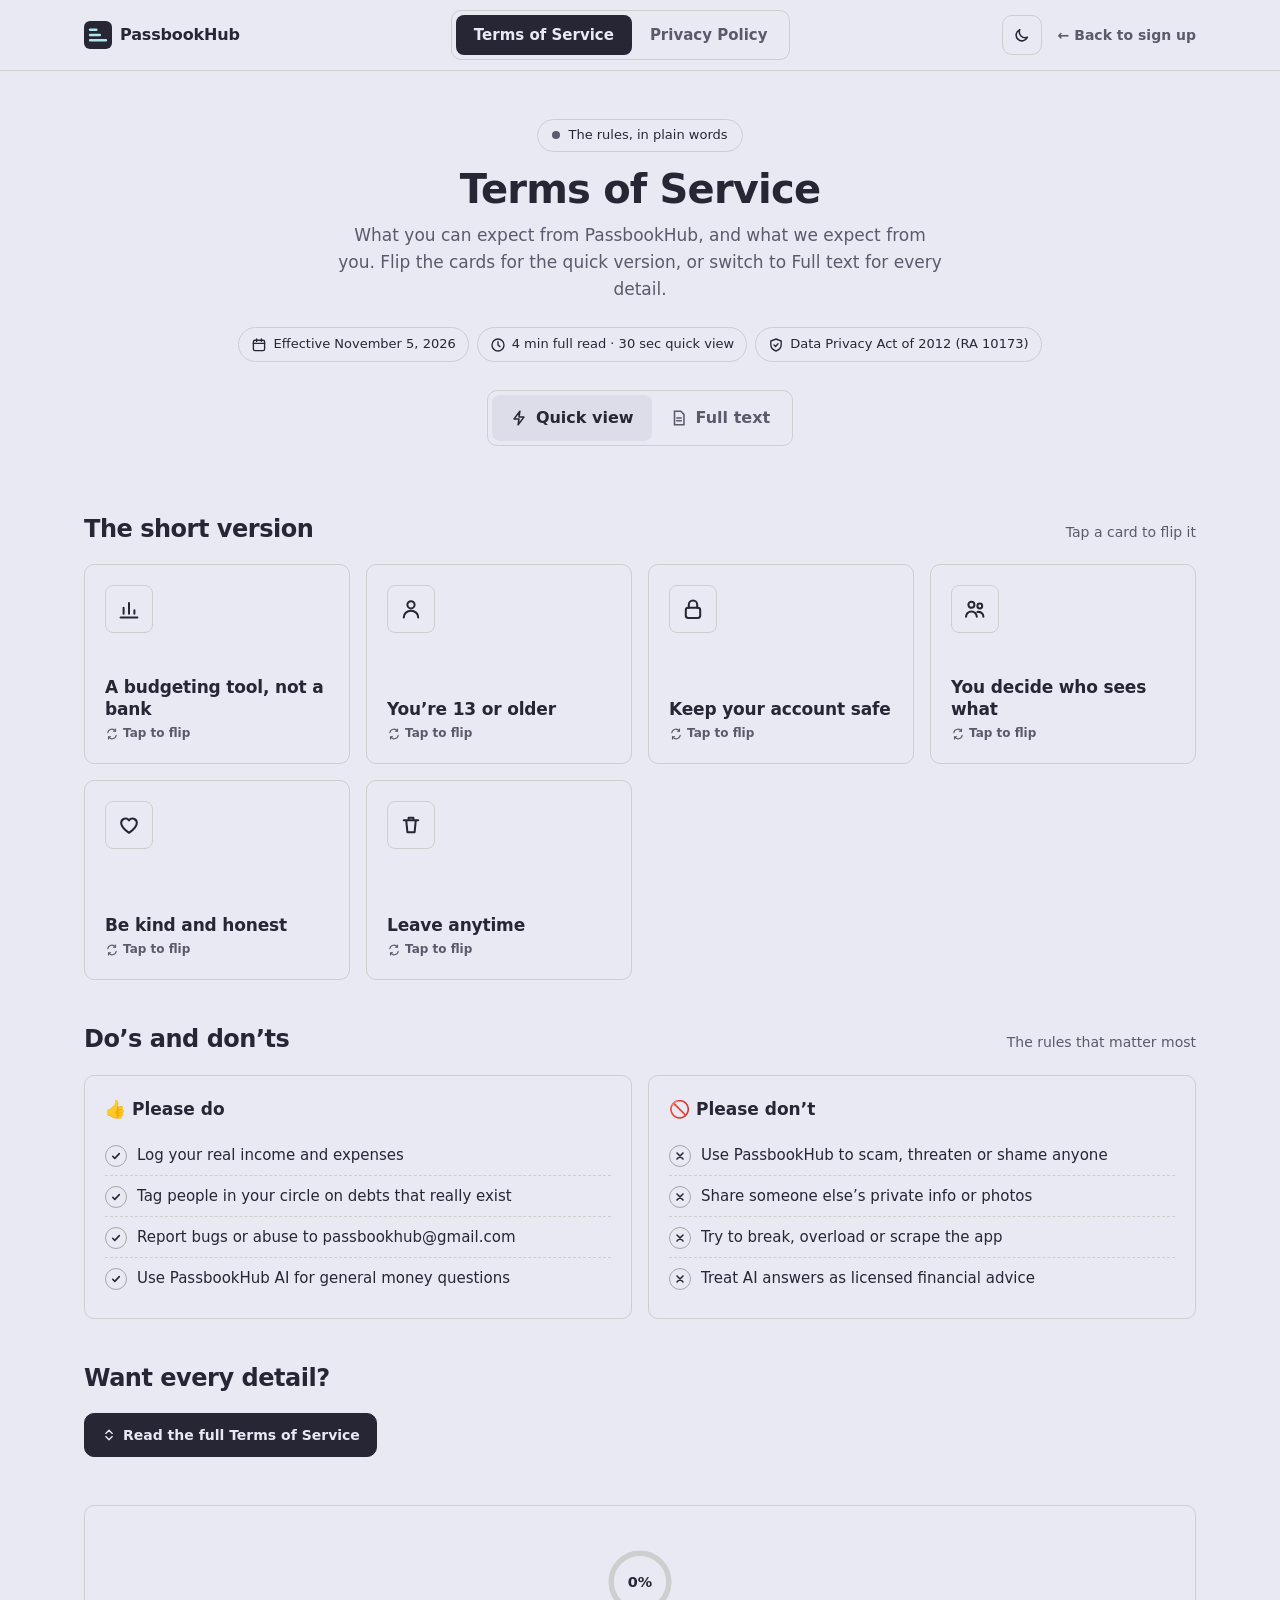
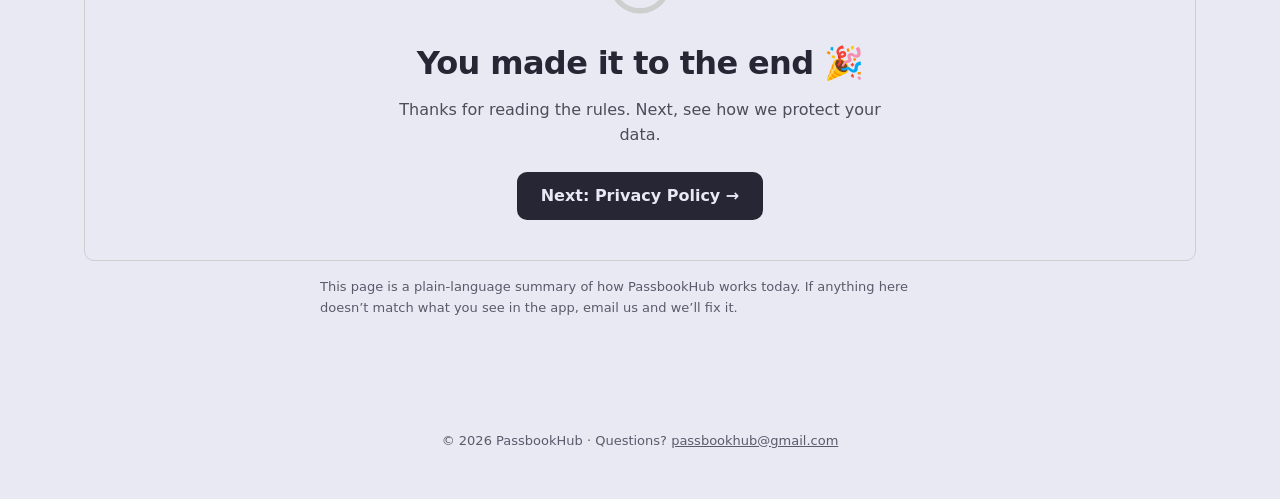
==== commit 7a12b5d1: "Sign in, sign up and account pages: one centred flat card; Terms & Privacy restyled flat and minimal" ====
--- a/legal.html
+++ b/legal.html
@@ -233,6 +233,50 @@
 .icon-btn:hover, .card:hover .card-icon { transform: none !important; }
 .tabs, .mode, .icon-btn, .search, .toc a, .top, button { border-radius: 4px; }
 .face, .matrix, .dd-col, .sec { border-radius: 20px; }
+
+/* ---------- Minimal, flat: same look as the PassbookHub Overview ---------- */
+:root { --page: #e8e9f3; --surface: transparent; --surface-2: rgba(39,38,53,.06); --line: #cecece; --shadow: none; --accent: #272635; --on-accent: #e8e9f3; --brand: rgba(39,38,53,.06); }
+:root[data-theme="dark"] { --page: #272635; --surface: transparent; --surface-2: rgba(232,233,243,.07); --line: #3e3d50; --accent: #e8e9f3; --on-accent: #272635; --brand: rgba(232,233,243,.07); }
+@media (prefers-color-scheme: dark) { :root:not([data-theme="light"]) { --page: #272635; --surface: transparent; --surface-2: rgba(232,233,243,.07); --line: #3e3d50; --accent: #e8e9f3; --on-accent: #272635; --brand: rgba(232,233,243,.07); } }
+.blobs, .confetti, .face::after { display: none !important; }
+.bar { background: var(--page) !important; backdrop-filter: none !important; -webkit-backdrop-filter: none !important; border-bottom: 1px solid var(--line); }
+.progress { background: var(--ink) !important; height: 2px; }
+.hero-in { padding: 3rem 1.25rem 1.5rem; }
+h1 { font-weight: 600; letter-spacing: -0.02em; font-size: clamp(1.75rem, 4.5vw, 2.5rem); }
+h1 .swap { background: none !important; color: var(--ink) !important; -webkit-background-clip: initial; background-clip: initial; }
+.eyebrow, .chip { background: transparent; border-color: var(--line); font-weight: 500; }
+.eyebrow .dot { animation: none; background: var(--ink-2); box-shadow: none; }
+.tabs, .mode, .matrix, .dd-col, .sec, .search, .btn, .face, .top { box-shadow: none !important; border-radius: 10px; }
+.tabs { border-radius: 10px; }
+.tab, .tab-thumb, .mode button { border-radius: 8px; }
+.tab-thumb { background: var(--ink); transition: left .25s ease, width .25s ease; }
+.tab[aria-selected="true"] { color: var(--page); }
+.mode button[aria-pressed="true"] { box-shadow: none; }
+.icon-btn { background: transparent; border-radius: 10px; }
+.icon-btn:hover { transform: none; background: var(--surface-2); }
+.card { transition: transform .45s ease; }
+.card-icon { background: transparent !important; border: 1px solid var(--line); border-radius: 8px; color: var(--ink); }
+.card:hover .card-icon { transform: none; }
+.face.back { background: var(--ink); color: var(--page); }
+.mx-head { background: transparent; border-bottom: 1px solid var(--line); }
+.mx-row:hover, .mx-row[aria-expanded="true"] { background: var(--surface-2); }
+.pip.yes, .pip.opt { background: transparent; color: var(--ink); border: 1px solid var(--line-strong); }
+.pip.no { background: transparent; color: var(--line-strong); }
+.dd-col.do .mark, .dd-col.dont .mark { background: transparent; border: 1px solid var(--line-strong); color: var(--ink); }
+.toc a.on { background: var(--surface-2); box-shadow: none; }
+.toc a.on::before { background: var(--ink); }
+.search:focus-within { border-color: var(--ink-2); box-shadow: none; }
+.sec-num { border-radius: 8px; background: transparent; border: 1px solid var(--line); }
+.sec.open .sec-num { background: var(--ink); color: var(--page); border-color: var(--ink); }
+.plain { background: var(--surface-2) !important; border-radius: 8px; }
+.plain b { background: transparent; color: var(--ink-2); border: 1px solid var(--line-strong); }
+.sec-inner a { color: var(--ink); text-decoration: underline; }
+mark { background: var(--surface-2); outline: 1px solid var(--line-strong); }
+.end { background: transparent; color: var(--ink); border: 1px solid var(--line); border-radius: 10px; }
+.end .btn { background: var(--ink); color: var(--page); border-radius: 10px; }
+.ring .track { stroke: var(--line); }
+.ring .val { stroke: var(--ink); }
+.top { background: var(--page); }
 </style>
 </head>
 <body>
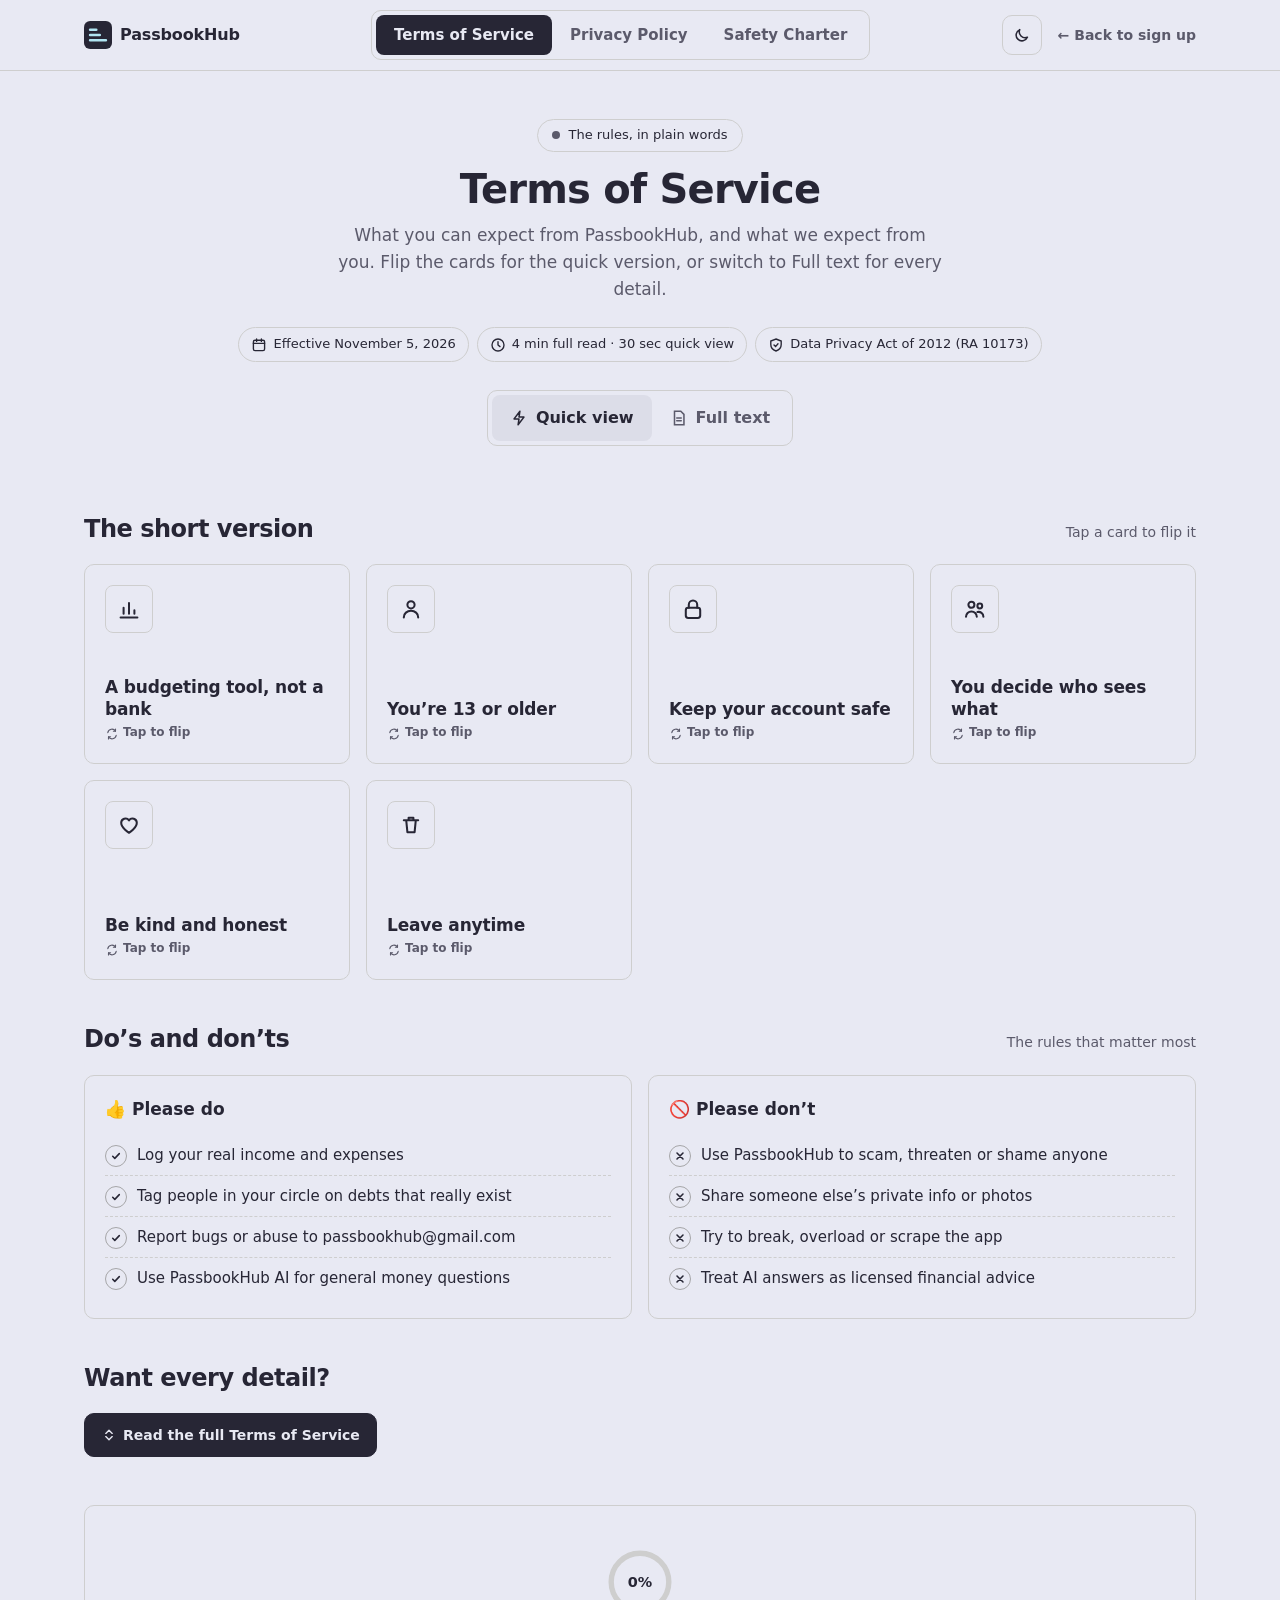
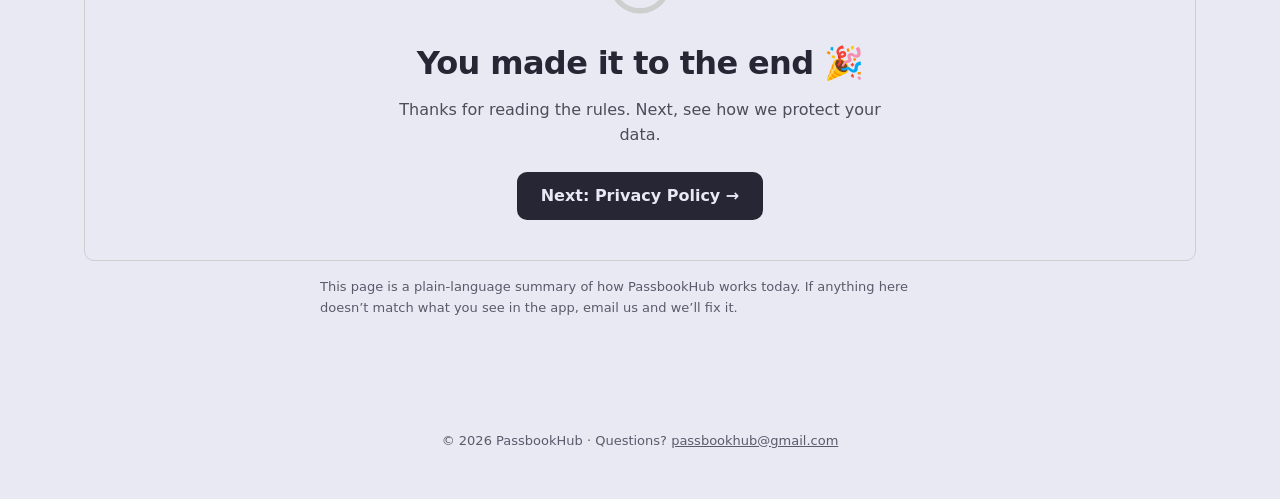
==== commit 44e36c28: "Safety Charter: public page with the Security & Community Charter, linked from sign in, sign up and " ====
--- a/legal.html
+++ b/legal.html
@@ -58,7 +58,7 @@
 .back-link { font-size: 0.875rem; font-weight: 600; color: var(--ink-2); text-decoration: none; white-space: nowrap; }
 .back-link:hover { color: var(--ink); }
 .progress { position: absolute; left: 0; bottom: -1px; height: 3px; width: 0; background: linear-gradient(90deg, var(--glow-a), var(--accent)); transition: width .1s linear; }
-@media (max-width: 40rem) { .back-link span, .logo b { display: none; } .tab { padding: 0.5rem 0.875rem; font-size: 0.875rem; } }
+@media (max-width: 40rem) { .back-link span, .logo b { display: none; } .tab { padding: 0.5rem 0.625rem; font-size: 0.8125rem; } }
 
 /* ---------- Hero ---------- */
 .hero { position: relative; overflow: hidden; }
@@ -290,6 +290,7 @@
       <span class="tab-thumb" aria-hidden="true"></span>
       <button class="tab" role="tab" id="tab-terms" aria-controls="panel" data-doc="terms">Terms of Service</button>
       <button class="tab" role="tab" id="tab-privacy" aria-controls="panel" data-doc="privacy">Privacy Policy</button>
+      <button class="tab" role="tab" id="tab-charter" aria-controls="panel" data-doc="charter">Safety Charter</button>
     </div>
     <button class="icon-btn" id="theme" type="button" aria-label="Switch theme" title="Switch theme"></button>
     <a class="back-link" href="./#signup">← <span>Back to sign up</span></a>
@@ -432,11 +433,38 @@
         { id: 'p-changes', t: 'Changes to this policy', p: 'If we change it, we’ll tell you.', h: '<p>If we make important changes, we’ll tell you in the app before they take effect. The date at the top always shows the current version.</p>' },
         { id: 'p-contact', t: 'Contact and data protection officer', p: 'Email us anytime.', h: '<p>For privacy questions or requests, contact our data protection officer at <a href="mailto:passbookhub@gmail.com">passbookhub@gmail.com</a>.</p>' }
       ]
+    },
+    charter: {
+      title: 'Security & Community Charter',
+      eyebrow: 'Safe money talk, for everyone',
+      lede: 'How PassbookHub protects your account and data, how you can protect yourself, and the rules everyone follows in Community. It applies to every member, moderator and admin.',
+      cards: [
+        { icon: 'lock', c: '#ffc8d8', t: 'We never ask for your OTP', b: 'Admins, moderators and real members will never ask for your password, bank OTP, CVV or e-wallet MPIN. Anyone who does is a scammer.' },
+        { icon: 'wallet', c: '#b1e5f2', t: 'No link to your bank', b: 'PassbookHub never connects to your online banking or asks for banking OTPs. Everything is logged by hand.' },
+        { icon: 'shield', c: '#c8f0cf', t: 'Your budget stays private', b: 'Only you (and the one trusted person you choose) can see your budget. Moderators can’t see it either.' },
+        { icon: 'user', c: '#cfc8ff', t: 'Blur before you share', b: 'Hide names, account and card numbers, QR codes, reference numbers and addresses in screenshots.' },
+        { icon: 'heart', c: '#ffd9c2', t: 'No shaming, no scams', b: 'Be kind about money. Scams, MLM, loan requests and referral spam aren’t allowed in Community.' },
+        { icon: 'ban', c: '#e2e3ee', t: 'Breaking the rules has a cost', b: 'From a friendly reminder, to a 7 to 30 day suspension, to a permanent ban for scams and doxxing.' }
+      ],
+      dd: {
+        yes: ['Turn on two-step verification (OTP) in Settings', 'Use a password you don’t use anywhere else', 'Report posts that ask for money, OTPs or personal details', 'Tag every Community post with the right flair', 'Do your own research before any investment'],
+        no: ['Share your password, OTP, CVV or MPIN with anyone', 'Post account, card or phone numbers, even partly', 'Click shortened links (bit.ly, tinyurl) or fake bank logins', 'Send money to people you met in posts or messages', 'Ask for loans, donations or e-wallet transfers']
+      },
+      sections: [
+        { id: 'c-scope', t: 'Scope and purpose', p: 'Keeping accounts, data and Community safe and scam-free.', h: '<p>This charter is PassbookHub’s security and community rulebook. It explains how we protect every member’s account and personal financial data, what members should do to stay safe, and the rules for Community. It works together with our <a href="#terms">Terms of Service</a> and <a href="#privacy">Privacy Policy</a>.</p>' },
+        { id: 'c-auth', t: 'Part I · Sign-up, sign-in and identity', p: '13+, verified email, a protected password, and two-step verification.', h: '<ul><li><strong>Age check:</strong> you must be 13 or older. We check your birthday when you sign up.</li><li><strong>Email verification:</strong> you must verify your email before you can set up your profile or post in Community.</li><li><strong>Passwords:</strong> sign-in is handled by Google Firebase Authentication. Passwords are never stored in plain text; they are kept as salted one-way hashes, and we can’t see them.</li><li><strong>Two-step verification:</strong> authenticator apps (Google Authenticator, Authy and others) are supported in Settings, and we strongly recommend them.</li><li><strong>Password recovery and lockout:</strong> reset links are single-use and expire. After too many failed sign-in attempts, sign-in is blocked for a while to stop guessing attacks.</li><li><strong>Sessions:</strong> you stay signed in with short-lived tokens that refresh automatically. Sign out on shared devices.</li></ul>' },
+        { id: 'c-data', t: 'Part I · Your financial data', p: 'No bank links, encrypted storage, and private by default.', h: '<ul><li><strong>Zero-link bank policy:</strong> PassbookHub never connects to your online banking and never asks for banking OTPs. Budgets, cutoffs, accounts and wallets are manual entries you type yourself.</li><li><strong>Encrypted at rest:</strong> all data is stored in Google Cloud Firestore, which encrypts it with AES-256.</li><li><strong>Encrypted in transit:</strong> everything travels over HTTPS (TLS, using TLS 1.3 when your browser supports it).</li><li><strong>Private by default:</strong> your budget, entries, goals, debts and wallets are visible only to you and the one trusted person you choose. On your public profile and to your circle, people see only your name, username, photo, bio and anything you choose to share.</li></ul>' },
+        { id: 'c-app', t: 'Part I · How the app defends itself', p: 'Strict database rules, bot protection and safe text and images.', h: '<ul><li><strong>Database security rules</strong> decide who can read and change every piece of data, so each person can only touch their own.</li><li><strong>Safe text:</strong> posts, comments and bios are always shown as plain text, never run as code, which blocks cross-site scripting.</li><li><strong>Bot protection:</strong> requests are checked with Firebase App Check (reCAPTCHA Enterprise), and Google’s infrastructure limits abusive traffic.</li><li><strong>Safe images:</strong> profile photos and attached pictures are redrawn as new image files in your browser before upload, which removes hidden details like GPS location.</li><li><strong>Limited moderator access:</strong> moderators can only see public Community posts and reports. They have no access to anyone’s budget or transactions.</li></ul>' },
+        { id: 'c-safety', t: 'Part II · Member safety rules', p: 'OTPs stay secret, blur screenshots, ignore DM “investments”.', h: '<ol><li><strong>The golden rule:</strong> PassbookHub admins, moderators and real members will never ask for your password, bank OTP, CVV or e-wallet MPIN. Anyone who asks, in a post or a message, is trying to scam you. Report them.</li><li><strong>Blur sensitive details:</strong> before sharing milestones, payslips or bank screenshots, hide your full name, account and card numbers, QR codes, reference numbers and home address.</li><li><strong>Ignore money pitches in messages:</strong> scammers use DMs for “secret investments”, crypto doubling and informal loans. Never send money to strangers outside real financial institutions.</li><li><strong>Watch out for links:</strong> don’t click shortened links (bit.ly, tinyurl) or sites that look like bank or e-wallet logins. Always check you’re on the real PassbookHub site.</li><li><strong>Unique password and 2FA:</strong> don’t reuse your bank or email password here, and turn on two-step verification.</li></ol>' },
+        { id: 'c-rules', t: 'Part III · Community rules', p: 'Seven rules for every post and comment.', h: '<ol><li><strong>Be respectful and constructive (no financial shaming).</strong> Everyone starts from a different place. Don’t insult or belittle anyone’s income or situation. Give advice that empowers.</li><li><strong>Protect anonymity and sensitive data (no doxxing).</strong> Don’t post full legal names, addresses, employer details or unredacted account numbers, yours or anyone else’s. Posts with account or card numbers are blocked automatically.</li><li><strong>Zero tolerance for scams.</strong> No get-rich-quick schemes, MLM or pyramid recruitment, task scams, crypto pump-and-dumps, illegal gambling or phishing links. This means a permanent ban.</li><li><strong>No loan requests or panhandling.</strong> Don’t ask for personal loans, cash, e-wallet transfers or crowdfunding, in posts or messages.</li><li><strong>No referral codes or spam.</strong> No referral codes, affiliate links, or course and insurance pitches without moderator approval.</li><li><strong>Not professional financial advice.</strong> What’s shared is personal experience for learning. Always do your own research and talk to licensed professionals.</li><li><strong>Use the right flair.</strong> Tag every post: Budget Tip, Payroll Check, 50/30/20 Split, Debt-Free Journey, Question/Advice or Security Alert.</li></ol>' },
+        { id: 'c-enforce', t: 'Part IV · How rules are enforced', p: 'Reminder, then suspension, then a permanent ban.', h: '<ul><li><strong>Automatic checks:</strong> posts and comments with account, card or phone numbers, shortened links, or requests for OTPs and passwords are refused before they’re saved.</li><li><strong>Level 1, minor or accidental</strong> (forgot to blur a detail, wrong flair, off-topic): the post is hidden after 3 member reports until a moderator reviews it, plus a friendly reminder to fix and repost.</li><li><strong>Level 2, moderate</strong> (shaming, toxic remarks, referral spam, repeated self-promotion): the post is removed and the member can be suspended from posting and commenting for 7 to 30 days.</li><li><strong>Level 3, severe</strong> (phishing, asking for OTPs or passwords, MLM or Ponzi recruitment, loan scams, doxxing): permanent ban from Community and removal of the posts.</li><li><strong>Compromised accounts:</strong> if your account acts strangely, reset your password, turn on two-step verification and email us. We can suspend it from Community until it’s secured.</li></ul><p>Report anything that breaks these rules with the ⚑ Report button on the post, or email <a href="mailto:passbookhub@gmail.com">passbookhub@gmail.com</a>.</p>' },
+        { id: 'c-contact', t: 'Report a security problem', p: 'Email us right away.', h: '<p>Found a scam, a security bug or a compromised account? Email <a href="mailto:passbookhub@gmail.com">passbookhub@gmail.com</a> with what happened. Never include your password or OTP in the email.</p>' }
+      ]
     }
   };
 
   /* ---------- State ---------- */
-  var doc = location.hash === '#privacy' ? 'privacy' : 'terms';
+  var doc = location.hash === '#privacy' ? 'privacy' : location.hash === '#charter' ? 'charter' : 'terms';
   var mode = 'quick';
   var main = document.getElementById('panel');
   var tabs = Array.prototype.slice.call(document.querySelectorAll('.tab'));
@@ -517,8 +545,8 @@
         }).join('') + '<p class="empty" id="empty" hidden>No matches. Try another word.</p></div></div></div>';
     }
     html += '<div class="end" id="end"><div class="confetti" id="confetti"></div><svg class="ring" viewBox="0 0 80 80" aria-hidden="true"><circle class="track" cx="40" cy="40" r="32"/><circle class="val" id="ringval" cx="40" cy="40" r="32" stroke-dasharray="201" stroke-dashoffset="201"/><text x="40" y="46" text-anchor="middle" id="ringtxt">0%</text></svg>' +
-      '<h2 id="endtitle">Keep scrolling…</h2><p>' + (doc === 'terms' ? 'Thanks for reading the rules. Next, see how we protect your data.' : 'That’s everything about your data. Questions? We’re one email away.') + '</p>' +
-      '<button class="btn" type="button" id="next">' + (doc === 'terms' ? 'Next: Privacy Policy →' : 'Done, back to PassbookHub') + '</button></div>';
+      '<h2 id="endtitle">Keep scrolling…</h2><p>' + (doc === 'terms' ? 'Thanks for reading the rules. Next, see how we protect your data.' : doc === 'privacy' ? 'That’s everything about your data. Next, the safety charter.' : 'Thanks for helping keep PassbookHub safe for everyone.') + '</p>' +
+      '<button class="btn" type="button" id="next">' + (doc === 'terms' ? 'Next: Privacy Policy →' : doc === 'privacy' ? 'Next: Safety Charter →' : 'Done, back to PassbookHub') + '</button></div>';
     html += '<p class="note">This page is a plain-language summary of how PassbookHub works today. If anything here doesn’t match what you see in the app, email us and we’ll fix it.</p></div>';
     main.innerHTML = html;
     if (scrollTop) window.scrollTo({ top: 0 });
@@ -645,6 +673,7 @@
     }
     document.getElementById('next').addEventListener('click', function () {
       if (doc === 'terms') { setDoc('privacy'); return; }
+      if (doc === 'privacy') { setDoc('charter'); return; }
       window.close();
       setTimeout(function () { location.href = './#signup'; }, 150);
     });
@@ -674,7 +703,7 @@
   tabs.forEach(function (t) {
     t.addEventListener('click', function () { setDoc(t.dataset.doc); });
     t.addEventListener('keydown', function (e) {
-      if (e.key === 'ArrowRight' || e.key === 'ArrowLeft') { e.preventDefault(); setDoc(doc === 'terms' ? 'privacy' : 'terms'); document.getElementById('tab-' + doc).focus(); }
+      if (e.key === 'ArrowRight' || e.key === 'ArrowLeft') { e.preventDefault(); var order = ['terms', 'privacy', 'charter']; var i = order.indexOf(doc) + (e.key === 'ArrowRight' ? 1 : -1); setDoc(order[(i + order.length) % order.length]); document.getElementById('tab-' + doc).focus(); }
     });
   });
   document.querySelectorAll('.mode button').forEach(function (b) { b.addEventListener('click', function () { setMode(b.dataset.mode); }); });
@@ -684,10 +713,11 @@
     var h = location.hash.slice(1);
     if (/^p-/.test(h)) { doc = 'privacy'; mode = 'full'; }
     if (/^t-/.test(h)) { doc = 'terms'; mode = 'full'; }
+    if (/^c-/.test(h)) { doc = 'charter'; mode = 'full'; }
   })();
   window.addEventListener('hashchange', function () {
     var h = location.hash.slice(1);
-    if (h === 'terms' || h === 'privacy') setDoc(h);
+    if (h === 'terms' || h === 'privacy' || h === 'charter') setDoc(h);
   });
 
   /* Progress, back to top, end-of-page celebration */
